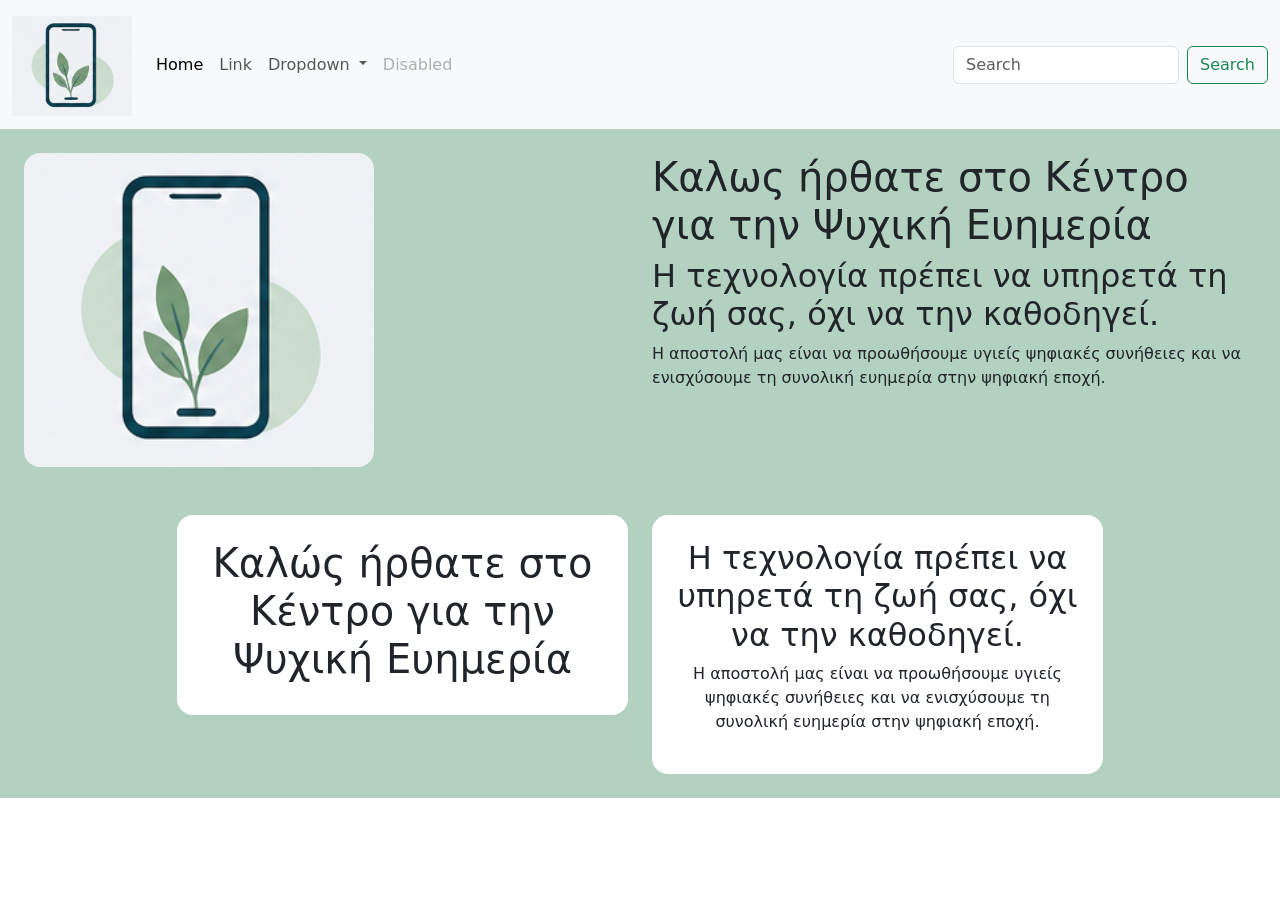
==== index.html @ 9eb29661 "μετάφραση" ====
<!doctype html>
<html lang="en">
  <head>
    <meta charset="UTF-8" />
    <meta name="viewport" content="width=device-width, initial-scale=1.0" />
    <title>Center for Digital Wellbeing</title>
    <link
      href="https://cdn.jsdelivr.net/npm/bootstrap@5.3.8/dist/css/bootstrap.min.css"
      rel="stylesheet"
      integrity="sha384-sRIl4kxILFvY47J16cr9ZwB07vP4J8+LH7qKQnuqkuIAvNWLzeN8tE5YBujZqJLB"
      crossorigin="anonymous"
    />
    <link rel="stylesheet" href="styles.css" />
  </head>
  <body>
    <nav class="navbar navbar-expand-lg bg-body-tertiary">
      <div class="container-fluid">
        <a class="navbar-brand" href="#">
          <img
            src="LogoDigitalWellbeing.png"
            alt="Digital Wellbeing Logo"
            width="120"
            height="100"
            class="d-inline-block align-text-top"
          />
        </a>
        <button
          class="navbar-toggler"
          type="button"
          data-bs-toggle="collapse"
          data-bs-target="#navbarSupportedContent"
          aria-controls="navbarSupportedContent"
          aria-expanded="false"
          aria-label="Toggle navigation"
        >
          <span class="navbar-toggler-icon"></span>
        </button>
        <div class="collapse navbar-collapse" id="navbarSupportedContent">
          <ul class="navbar-nav me-auto mb-2 mb-lg-0">
            <li class="nav-item">
              <a class="nav-link active" aria-current="page" href="#">Home</a>
            </li>
            <li class="nav-item">
              <a class="nav-link" href="#">Link</a>
            </li>
            <li class="nav-item dropdown">
              <a
                class="nav-link dropdown-toggle"
                href="#"
                role="button"
                data-bs-toggle="dropdown"
                aria-expanded="false"
              >
                Dropdown
              </a>
              <ul class="dropdown-menu">
                <li><a class="dropdown-item" href="#">Action</a></li>
                <li><a class="dropdown-item" href="#">Another action</a></li>
                <li><hr class="dropdown-divider" /></li>
                <li>
                  <a class="dropdown-item" href="#">Something else here</a>
                </li>
              </ul>
            </li>
            <li class="nav-item">
              <a class="nav-link disabled" aria-disabled="true">Disabled</a>
            </li>
          </ul>
          <form class="d-flex" role="search">
            <input
              class="form-control me-2"
              type="search"
              placeholder="Search"
              aria-label="Search"
            />
            <button class="btn btn-outline-success" type="submit">
              Search
            </button>
          </form>
        </div>
      </div>
    </nav>
    <div class="bg-green p-4">
      <div class="row">
        <div class="col-6">
          <img
            src="LogoDigitalWellbeing.png"
            alt="Digital Wellbeing"
            class="img-fluid rounded-4"
          />
        </div>
        <div class="col-6">
          <h1>Καλως ήρθατε στο Κέντρο για την Ψυχική Ευημερία</h1>

          <h2>
            Η τεχνολογία πρέπει να υπηρετά τη ζωή σας, όχι να την καθοδηγεί.
          </h2>
          <p>
            Η αποστολή μας είναι να προωθήσουμε υγιείς ψηφιακές συνήθειες και να
            ενισχύσουμε τη συνολική ευημερία στην ψηφιακή εποχή.
          </p>
        </div>
      </div>
    </div>
    <div class="bg-green p-4">
      <div class="container">
        <div class="row justify-content-center text-center g-4">
          <div class="col-12 col-md-5">
            <div class="p-4 bg-white rounded-4">
              <h1>Καλώς ήρθατε στο Κέντρο για την Ψυχική Ευημερία</h1>
            </div>
          </div>

          <div class="col-12 col-md-5">
            <div class="p-4 bg-white rounded-4">
              <h2>
                Η τεχνολογία πρέπει να υπηρετά τη ζωή σας, όχι να την καθοδηγεί.
              </h2>
              <p>
                Η αποστολή μας είναι να προωθήσουμε υγιείς ψηφιακές συνήθειες
                και να ενισχύσουμε τη συνολική ευημερία στην ψηφιακή εποχή.
              </p>
            </div>
          </div>
        </div>
      </div>
    </div>
  </body>
</html>
---- styles.css ----
.bg-primary {
  background-color: rgb(220, 147, 147) !important;
}

.text-white {
  color: rgb(243, 239, 239) !important;
}

.bg-green {
  background-color: #b2d1c1;
}
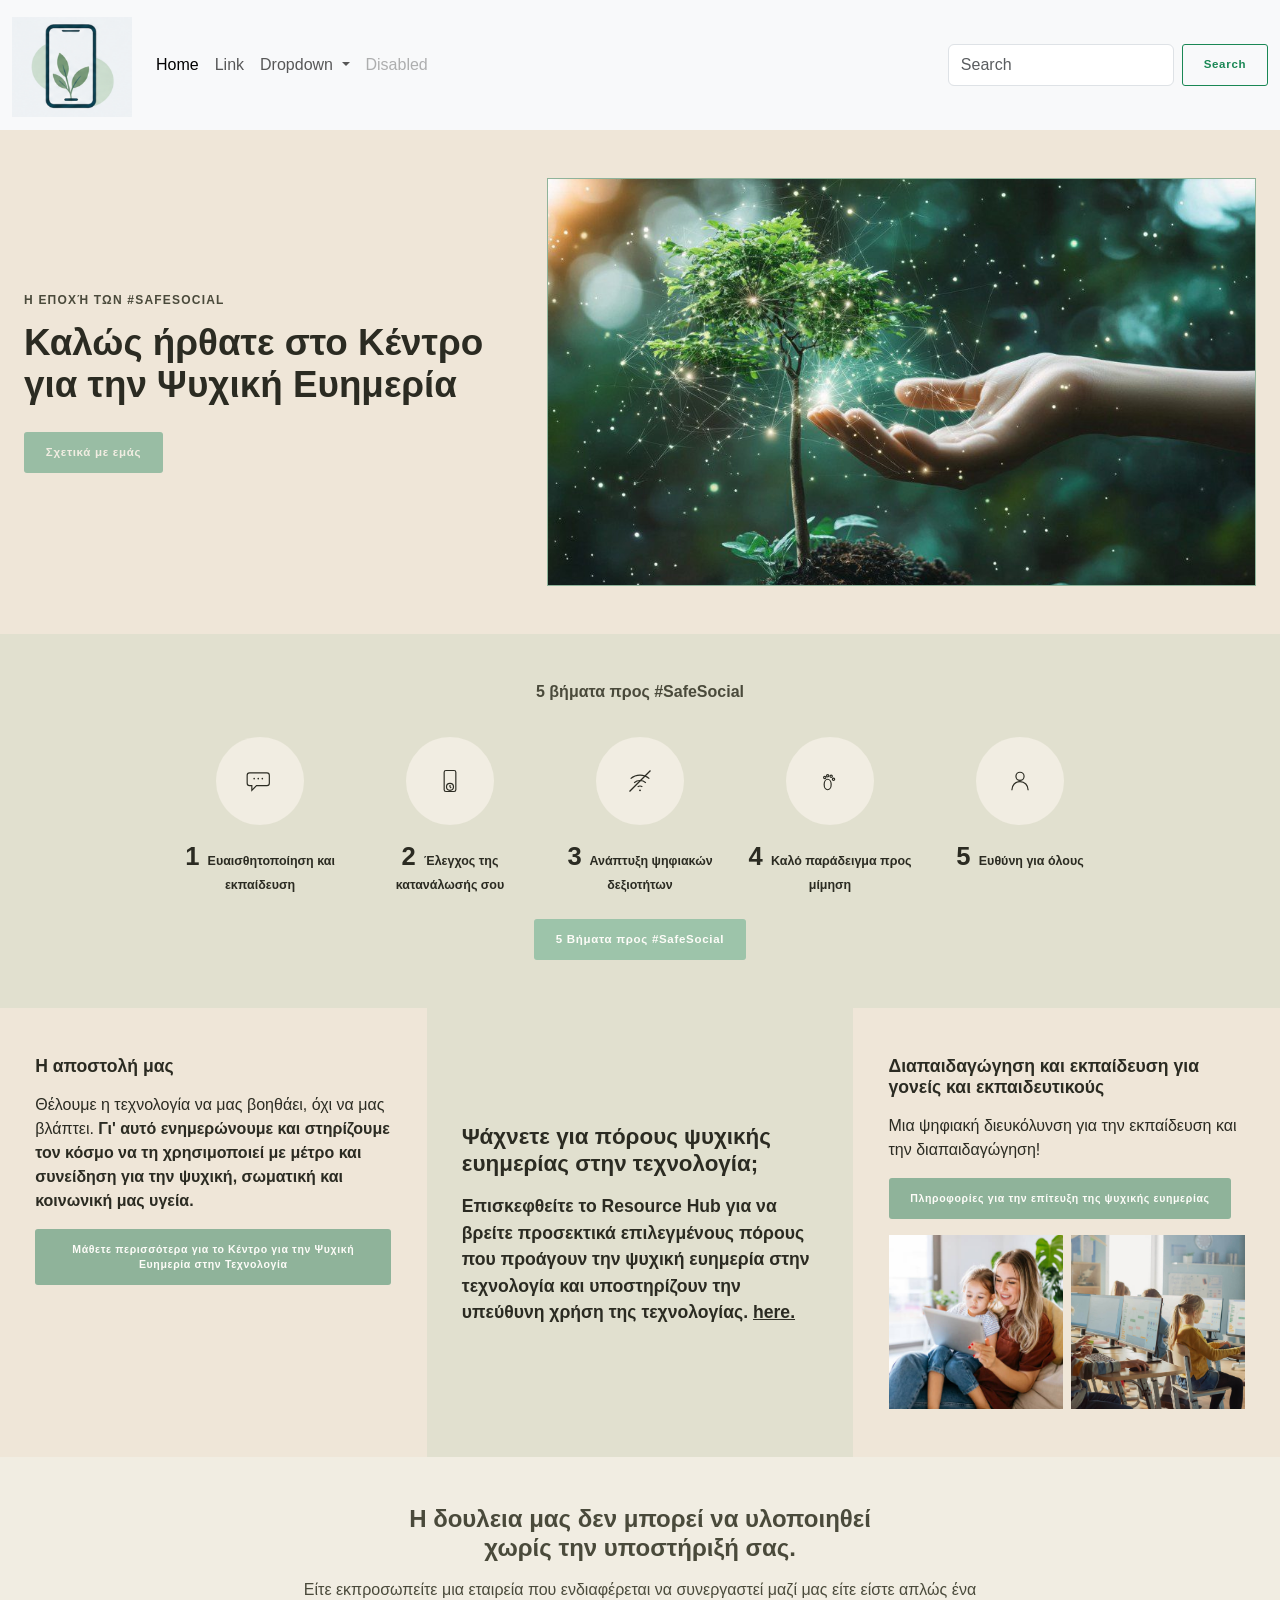
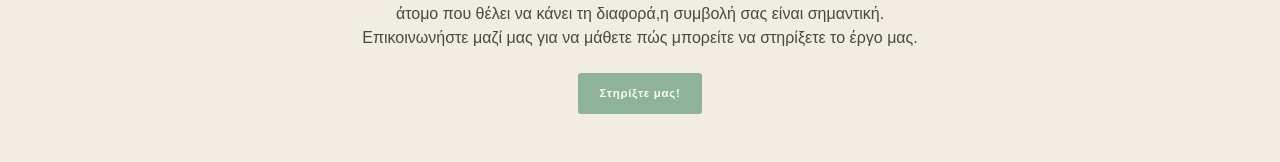
==== commit 939f35fc: "digitalclassroom" ====
--- a/index.html
+++ b/index.html
@@ -12,118 +12,358 @@
     />
     <link rel="stylesheet" href="styles.css" />
   </head>
+  <nav class="navbar navbar-expand-lg bg-body-tertiary">
+    <div class="container-fluid">
+      <a class="navbar-brand" href="#">
+        <img
+          src="LogoDigitalWellbeing.png"
+          alt="Digital Wellbeing Logo"
+          width="120"
+          height="100"
+          class="d-inline-block align-text-top"
+        />
+      </a>
+      <button
+        class="navbar-toggler"
+        type="button"
+        data-bs-toggle="collapse"
+        data-bs-target="#navbarSupportedContent"
+        aria-controls="navbarSupportedContent"
+        aria-expanded="false"
+        aria-label="Toggle navigation"
+      >
+        <span class="navbar-toggler-icon"></span>
+      </button>
+      <div class="collapse navbar-collapse" id="navbarSupportedContent">
+        <ul class="navbar-nav me-auto mb-2 mb-lg-0">
+          <li class="nav-item">
+            <a class="nav-link active" aria-current="page" href="#">Home</a>
+          </li>
+          <li class="nav-item">
+            <a class="nav-link" href="#">Link</a>
+          </li>
+          <li class="nav-item dropdown">
+            <a
+              class="nav-link dropdown-toggle"
+              href="#"
+              role="button"
+              data-bs-toggle="dropdown"
+              aria-expanded="false"
+            >
+              Dropdown
+            </a>
+            <ul class="dropdown-menu">
+              <li><a class="dropdown-item" href="#">Action</a></li>
+              <li><a class="dropdown-item" href="#">Another action</a></li>
+              <li><hr class="dropdown-divider" /></li>
+              <li>
+                <a class="dropdown-item" href="#">Something else here</a>
+              </li>
+            </ul>
+          </li>
+          <li class="nav-item">
+            <a class="nav-link disabled" aria-disabled="true">Disabled</a>
+          </li>
+        </ul>
+        <form class="d-flex" role="search">
+          <input
+            class="form-control me-2"
+            type="search"
+            placeholder="Search"
+            aria-label="Search"
+          />
+          <button class="btn btn-outline-success" type="submit">Search</button>
+        </form>
+      </div>
+    </div>
+  </nav>
+
   <body>
-    <nav class="navbar navbar-expand-lg bg-body-tertiary">
-      <div class="container-fluid">
-        <a class="navbar-brand" href="#">
-          <img
-            src="LogoDigitalWellbeing.png"
-            alt="Digital Wellbeing Logo"
-            width="120"
-            height="100"
-            class="d-inline-block align-text-top"
-          />
-        </a>
-        <button
-          class="navbar-toggler"
-          type="button"
-          data-bs-toggle="collapse"
-          data-bs-target="#navbarSupportedContent"
-          aria-controls="navbarSupportedContent"
-          aria-expanded="false"
-          aria-label="Toggle navigation"
+    <!-- ===== HERO ===== -->
+    <section class="dwb-hero">
+      <div class="container-fluid px-4 py-5">
+        <div class="row align-items-center g-4">
+          <div class="col-lg-5">
+            <p class="dwb-eyebrow">Η εποχή των #SafeSocial</p>
+            <h1 class="dwb-h1">
+              Καλώς ήρθατε στο Κέντρο για την Ψυχική Ευημερία
+            </h1>
+            <a href="#about" class="btn dwb-btn-darkpastelgreen"
+              >Σχετικά με εμάς</a
+            >
+          </div>
+
+          <div class="col-lg-7 position-relative">
+            <div class="dwb-hero-frame">
+              <div class="dwb-placeholder dwb-placeholder-hero">
+                <img
+                  src="mainpicturewebsite.jpg"
+                  alt="A hand touching a tree with a digital interface overlay"
+                />
+              </div>
+            </div>
+          </div>
+        </div>
+      </div>
+    </section>
+
+    <!-- ===== 5 STEPS ===== -->
+    <section class="dwb-steps" id="steps">
+      <div class="container text-center py-5">
+        <h2 class="dwb-section-label">5 βήματα προς #SafeSocial</h2>
+
+        <div class="row justify-content-center gy-4 mb-4">
+          <div class="col-6 col-sm-4 col-lg-2">
+            <div class="dwb-step-circle mx-auto">
+              <svg
+                viewBox="0 0 48 48"
+                width="28"
+                height="28"
+                fill="none"
+                stroke="currentColor"
+                stroke-width="2"
+              >
+                <path
+                  d="M6 10h30a4 4 0 0 1 4 4v14a4 4 0 0 1-4 4H18l-8 8V32H6a4 4 0 0 1-4-4V14a4 4 0 0 1 4-4z"
+                />
+                <circle
+                  cx="14"
+                  cy="20"
+                  r="1.4"
+                  fill="currentColor"
+                  stroke="none"
+                />
+                <circle
+                  cx="21"
+                  cy="20"
+                  r="1.4"
+                  fill="currentColor"
+                  stroke="none"
+                />
+                <circle
+                  cx="28"
+                  cy="20"
+                  r="1.4"
+                  fill="currentColor"
+                  stroke="none"
+                />
+              </svg>
+            </div>
+            <div class="dwb-step-label">
+              <span class="dwb-step-num">1</span> Ευαισθητοποίηση και εκπαίδευση
+            </div>
+          </div>
+
+          <div class="col-6 col-sm-4 col-lg-2">
+            <div class="dwb-step-circle mx-auto">
+              <svg
+                viewBox="0 0 48 48"
+                width="28"
+                height="28"
+                fill="none"
+                stroke="currentColor"
+                stroke-width="2"
+              >
+                <rect x="14" y="6" width="20" height="36" rx="3" />
+                <circle cx="24" cy="34" r="6" />
+                <path d="M24 31v3l2 2" />
+              </svg>
+            </div>
+            <div class="dwb-step-label">
+              <span class="dwb-step-num">2</span> Έλεγχος της κατανάλωσής σου
+            </div>
+          </div>
+
+          <div class="col-6 col-sm-4 col-lg-2">
+            <div class="dwb-step-circle mx-auto">
+              <svg
+                viewBox="0 0 48 48"
+                width="28"
+                height="28"
+                fill="none"
+                stroke="currentColor"
+                stroke-width="2"
+              >
+                <path d="M8 20a24 24 0 0 1 32 0" />
+                <path d="M14 27a15 15 0 0 1 20 0" />
+                <path d="M20 34a7 7 0 0 1 8 0" />
+                <circle
+                  cx="24"
+                  cy="40"
+                  r="1.6"
+                  fill="currentColor"
+                  stroke="none"
+                />
+                <line x1="6" y1="42" x2="42" y2="6" />
+              </svg>
+            </div>
+            <div class="dwb-step-label">
+              <span class="dwb-step-num">3</span> Ανάπτυξη ψηφιακών δεξιοτήτων
+            </div>
+          </div>
+
+          <div class="col-6 col-sm-4 col-lg-2">
+            <div class="dwb-step-circle mx-auto">
+              <svg
+                viewBox="0 0 48 48"
+                width="28"
+                height="28"
+                fill="none"
+                stroke="currentColor"
+                stroke-width="2"
+              >
+                <ellipse cx="20" cy="30" rx="6" ry="9" />
+                <circle cx="15" cy="18" r="2" />
+                <circle cx="20" cy="15" r="2" />
+                <circle cx="26" cy="16" r="2" />
+                <circle cx="30" cy="21" r="2" />
+              </svg>
+            </div>
+            <div class="dwb-step-label">
+              <span class="dwb-step-num">4</span> Καλό παράδειγμα προς μίμηση
+            </div>
+          </div>
+
+          <div class="col-6 col-sm-4 col-lg-2">
+            <div class="dwb-step-circle mx-auto">
+              <svg
+                viewBox="0 0 48 48"
+                width="28"
+                height="28"
+                fill="none"
+                stroke="currentColor"
+                stroke-width="2"
+              >
+                <circle cx="24" cy="16" r="7" />
+                <path d="M10 40c0-9 6-15 14-15s14 6 14 15" />
+              </svg>
+            </div>
+            <div class="dwb-step-label">
+              <span class="dwb-step-num">5</span> Ευθύνη για όλους
+            </div>
+          </div>
+        </div>
+
+        <a href="#steps" class="btn dwb-btn-olive-dark"
+          >5 Βήματα προς <strong>#SafeSocial</strong></a
         >
-          <span class="navbar-toggler-icon"></span>
-        </button>
-        <div class="collapse navbar-collapse" id="navbarSupportedContent">
-          <ul class="navbar-nav me-auto mb-2 mb-lg-0">
-            <li class="nav-item">
-              <a class="nav-link active" aria-current="page" href="#">Home</a>
-            </li>
-            <li class="nav-item">
-              <a class="nav-link" href="#">Link</a>
-            </li>
-            <li class="nav-item dropdown">
-              <a
-                class="nav-link dropdown-toggle"
-                href="#"
-                role="button"
-                data-bs-toggle="dropdown"
-                aria-expanded="false"
-              >
-                Dropdown
-              </a>
-              <ul class="dropdown-menu">
-                <li><a class="dropdown-item" href="#">Action</a></li>
-                <li><a class="dropdown-item" href="#">Another action</a></li>
-                <li><hr class="dropdown-divider" /></li>
-                <li>
-                  <a class="dropdown-item" href="#">Something else here</a>
-                </li>
-              </ul>
-            </li>
-            <li class="nav-item">
-              <a class="nav-link disabled" aria-disabled="true">Disabled</a>
-            </li>
-          </ul>
-          <form class="d-flex" role="search">
-            <input
-              class="form-control me-2"
-              type="search"
-              placeholder="Search"
-              aria-label="Search"
-            />
-            <button class="btn btn-outline-success" type="submit">
-              Search
-            </button>
-          </form>
-        </div>
-      </div>
-    </nav>
-    <div class="bg-green p-4">
-      <div class="row">
-        <div class="col-6">
-          <img
-            src="LogoDigitalWellbeing.png"
-            alt="Digital Wellbeing"
-            class="img-fluid rounded-4"
-          />
-        </div>
-        <div class="col-6">
-          <h1>Καλως ήρθατε στο Κέντρο για την Ψυχική Ευημερία</h1>
-
-          <h2>
-            Η τεχνολογία πρέπει να υπηρετά τη ζωή σας, όχι να την καθοδηγεί.
-          </h2>
+      </div>
+    </section>
+
+    <!-- ===== THREE COLUMN INFO ===== -->
+    <section id="about">
+      <div class="row g-0">
+        <div class="col-lg-4 dwb-info-col dwb-info-mission">
+          <h3>Η αποστολή μας</h3>
           <p>
-            Η αποστολή μας είναι να προωθήσουμε υγιείς ψηφιακές συνήθειες και να
-            ενισχύσουμε τη συνολική ευημερία στην ψηφιακή εποχή.
+            Θέλουμε η τεχνολογία να μας βοηθάει, όχι να μας βλάπτει.
+            <strong
+              >Γι' αυτό ενημερώνουμε και στηρίζουμε τον κόσμο να τη χρησιμοποιεί
+              με μέτρο και συνείδηση για την ψυχική, σωματική και κοινωνική μας
+              υγεία.
+            </strong>
           </p>
-        </div>
-      </div>
-    </div>
-    <div class="bg-green p-4">
-      <div class="container">
-        <div class="row justify-content-center text-center g-4">
-          <div class="col-12 col-md-5">
-            <div class="p-4 bg-white rounded-4">
-              <h1>Καλώς ήρθατε στο Κέντρο για την Ψυχική Ευημερία</h1>
-            </div>
-          </div>
-
-          <div class="col-12 col-md-5">
-            <div class="p-4 bg-white rounded-4">
-              <h2>
-                Η τεχνολογία πρέπει να υπηρετά τη ζωή σας, όχι να την καθοδηγεί.
-              </h2>
-              <p>
-                Η αποστολή μας είναι να προωθήσουμε υγιείς ψηφιακές συνήθειες
-                και να ενισχύσουμε τη συνολική ευημερία στην ψηφιακή εποχή.
-              </p>
-            </div>
-          </div>
-        </div>
-      </div>
-    </div>
+          <a href="#about" class="btn dwb-btn-outline"
+            >Μάθετε περισσότερα για το Κέντρο για την Ψυχική Ευημερία στην
+            Τεχνολογία</a
+          >
+        </div>
+
+        <div class="col-lg-4 dwb-info-col dwb-info-resources" id="resources">
+          <h3>Ψάχνετε για πόρους ψυχικής ευημερίας στην τεχνολογία;</h3>
+          <p class="dwb-big-line">
+            Επισκεφθείτε το <strong>Resource Hub</strong> για να βρείτε
+            <strong>προσεκτικά επιλεγμένους πόρους</strong> που
+            <strong>προάγουν την ψυχική ευημερία στην τεχνολογία</strong> και
+            <strong>υποστηρίζουν την υπεύθυνη χρήση της τεχνολογίας</strong>.
+            <a href="#resources" class="dwb-underline">here.</a>
+          </p>
+        </div>
+
+        <div class="col-lg-4 dwb-info-col dwb-info-teach" id="parents">
+          <h3>Διαπαιδαγώγηση και εκπαίδευση για γονείς και εκπαιδευτικούς</h3>
+          <p>
+            Μια ψηφιακή διευκόλυνση για την εκπαίδευση και την διαπαιδαγώγηση!
+          </p>
+          <a href="#resources" class="btn dwb-btn-outline"
+            >Πληροφορίες για την επίτευξη της ψυχικής ευημερίας</a
+          >
+          <div class="row g-2 mt-2">
+            <div class="col-6">
+              <div class="dwb-placeholder dwb-placeholder-small">
+                <img
+                  src="digital-health.jpg"
+                  alt="Mother and child using a tablet"
+                />
+              </div>
+            </div>
+            <div class="col-6">
+              <div class="dwb-placeholder dwb-placeholder-small">
+                <img
+                  src="Using-Technology-in-the-Classroom-to-Improve-Learning.jpg"
+                  alt="Students using technology in a classroom"
+                />
+              </div>
+            </div>
+          </div>
+        </div>
+      </div>
+    </section>
+
+    <!-- ===== SUPPORT CTA ===== -->
+    <section class="dwb-support" id="support">
+      <div class="container position-relative py-5 text-center">
+        <h2 class="dwb-support-h2">
+          Η δουλεια μας δεν μπορεί να υλοποιηθεί<br />χωρίς την υποστήριξή σας.
+        </h2>
+        <p class="dwb-support-p">
+          Είτε εκπροσωπείτε μια εταιρεία που ενδιαφέρεται να συνεργαστεί μαζί
+          μας είτε είστε απλώς ένα <br />άτομο που θέλει να κάνει τη διαφορά,η
+          συμβολή σας είναι σημαντική.<br />
+          Επικοινωνήστε μαζί μας για να μάθετε πώς μπορείτε να στηρίξετε το έργο
+          μας.
+        </p>
+        <a href="#contact" class="btn dwb-btn-olive">Στηρίξτε μας!</a>
+      </div>
+    </section>
+
+    <script>
+      document.addEventListener("DOMContentLoaded", function () {
+        // ---- Join form ----
+        const form = document.getElementById("joinForm");
+        const message = document.getElementById("formMessage");
+
+        if (form) {
+          form.addEventListener("submit", function (e) {
+            e.preventDefault();
+
+            const firstName = form.firstName.value.trim();
+            const country = form.country.value.trim();
+            const email = form.email.value.trim();
+
+            if (!firstName || !country || !email) {
+              message.textContent = "Please fill in every field.";
+              return;
+            }
+
+            // Placeholder for a real signup endpoint.
+            message.textContent = "Thanks for joining, " + firstName + "!";
+            form.reset();
+          });
+        }
+
+        // ---- Smooth scroll for in-page anchor links ----
+        document.querySelectorAll('a[href^="#"]').forEach(function (link) {
+          link.addEventListener("click", function (e) {
+            const id = link.getAttribute("href").slice(1);
+            const target = document.getElementById(id);
+            if (target) {
+              e.preventDefault();
+              target.scrollIntoView({ behavior: "smooth", block: "start" });
+            }
+          });
+        });
+      });
+    </script>
   </body>
 </html>
--- a/styles.css
+++ b/styles.css
@@ -7,5 +7,342 @@
 }
 
 .bg-green {
-  background-color: #b2d1c1;
-}
+  background: linear-gradient(135deg, #abd6c3, #f5f4ed);
+}
+
+/* ============ TOKENS ============ */
+:root {
+  --cream: #f1ede2;
+  --cream-2: #efe6d8;
+  --sage-light: #e1e0cf;
+  --sage: #a7ad84;
+  --olive: #8fb39a;
+  --olive-dark: #96b09e;
+  --olive-deep: #9dc4aa;
+  --footer-bg: #8fb39a;
+  --ink: #2b2b22;
+  --ink-soft: #4a4a3b;
+  --line: #c9c2ac;
+  --white: #fdfcf8;
+}
+
+body {
+  font-family: "Montserrat", sans-serif;
+  color: var(--ink);
+  background: var(--cream);
+}
+
+h1,
+h2,
+h3,
+h4 {
+  font-weight: 800;
+}
+
+a {
+  color: inherit;
+}
+
+.dwb-underline {
+  text-decoration: underline;
+}
+
+/* ============ BUTTONS ============ */
+.btn {
+  font-size: 0.72rem;
+  font-weight: 700;
+  letter-spacing: 0.06em;
+  padding: 0.7rem 1.3rem;
+  border-radius: 3px;
+}
+.dwb-btn-donate {
+  background: var(--sage);
+  color: var(--ink);
+}
+.dwb-btn-donate:hover {
+  background: var(--olive);
+  color: var(--white);
+}
+.dwb-btn-olive {
+  background: var(--olive);
+  color: var(--white);
+}
+.dwb-btn-olive:hover {
+  background: var(--olive-dark);
+  color: var(--white);
+}
+.dwb-btn-about {
+  background: #5d7d70;
+  color: var(--white);
+}
+.dwb-btn-about:hover {
+  background: #719888;
+  color: var(--white);
+}
+.dwb-btn-darkpastelgreen {
+  background: #99bda4;
+  color: var(--cream);
+}
+.dwb-btn-darkpastelgreen:hover {
+  background: #99bda4;
+  color: var(--cream);
+}
+.dwb-btn-olive-dark {
+  background: var(--olive-deep);
+  color: var(--white);
+}
+.dwb-btn-olive-dark:hover {
+  background: var(--olive-dark);
+  color: var(--white);
+}
+.dwb-btn-outline {
+  background: var(--olive);
+  color: var(--white);
+  font-size: 0.66rem;
+}
+.dwb-btn-outline:hover {
+  background: var(--olive-dark);
+  color: var(--white);
+}
+.dwb-btn-light {
+  background: var(--sage);
+  color: var(--ink);
+}
+.dwb-btn-light:hover {
+  background: #c3c9a4;
+  color: var(--ink);
+}
+
+/* ============ NAVBAR ============ */
+.dwb-navbar {
+  background: var(--cream);
+  border-bottom: 1px solid var(--line);
+}
+.dwb-brand {
+  display: flex;
+  align-items: center;
+  gap: 0.7rem;
+  color: var(--ink);
+}
+.dwb-brand-text {
+  display: flex;
+  flex-direction: column;
+  line-height: 1.15;
+}
+.dwb-brand-line1 {
+  font-size: 0.6rem;
+  letter-spacing: 0.12em;
+  font-weight: 600;
+  color: var(--ink-soft);
+  text-transform: uppercase;
+}
+.dwb-brand-line2 {
+  font-size: 1.05rem;
+  font-weight: 800;
+  color: var(--ink);
+}
+.dwb-nav .nav-link {
+  font-size: 0.72rem;
+  font-weight: 700;
+  letter-spacing: 0.05em;
+  color: var(--ink);
+  text-transform: uppercase;
+  padding: 0.5rem 0.9rem;
+}
+.dwb-nav .nav-link:hover {
+  color: var(--olive-dark);
+}
+.dwb-nav .dropdown-menu {
+  border: 1px solid var(--line);
+  border-radius: 4px;
+}
+.dwb-nav .dropdown-item {
+  font-size: 0.75rem;
+  font-weight: 600;
+}
+.dwb-nav .dropdown-item:hover {
+  background: var(--cream-2);
+}
+
+/* ============ HERO ============ */
+.dwb-hero {
+  background: var(--cream-2);
+  overflow: hidden;
+}
+.dwb-eyebrow {
+  font-size: 0.75rem;
+  font-weight: 700;
+  letter-spacing: 0.1em;
+  color: var(--ink-soft);
+  text-transform: uppercase;
+  margin-bottom: 0.8rem;
+}
+.dwb-h1 {
+  font-size: 2.3rem;
+  line-height: 1.15;
+  margin-bottom: 1.6rem;
+}
+.dwb-hero-frame {
+  border: 1.5px solid var(--olive);
+  position: relative;
+  z-index: 2;
+}
+.dwb-placeholder {
+  width: 100%;
+  aspect-ratio: 16 / 9.2;
+  background: linear-gradient(135deg, #e7ddc8, #d9cdaf);
+  display: flex;
+  flex-direction: column;
+  align-items: center;
+  justify-content: center;
+  gap: 0.6rem;
+  color: #8a7f60;
+  font-size: 0.75rem;
+}
+.dwb-placeholder-hero img {
+  width: 100%;
+  height: 100%;
+  object-fit: cover;
+  display: block;
+}
+.dwb-deco-line {
+  position: absolute;
+  height: 2px;
+  background: var(--olive);
+  transform: rotate(-42deg);
+}
+.dwb-line-tl {
+  width: 100px;
+  top: -20px;
+  left: -50px;
+}
+.dwb-line-br {
+  width: 120px;
+  bottom: -30px;
+  right: -60px;
+}
+
+/* ============ STEPS ============ */
+.dwb-steps {
+  background: var(--sage-light);
+}
+.dwb-section-label {
+  font-size: 1rem;
+  font-weight: 700;
+  color: var(--ink-soft);
+  margin-bottom: 2.2rem;
+}
+.dwb-step-circle {
+  width: 88px;
+  height: 88px;
+  border-radius: 50%;
+  background: var(--cream);
+  display: flex;
+  align-items: center;
+  justify-content: center;
+  color: var(--ink);
+  margin-bottom: 0.8rem;
+}
+.dwb-step-label {
+  font-size: 0.78rem;
+  font-weight: 700;
+}
+.dwb-step-num {
+  font-size: 1.6rem;
+  font-weight: 800;
+  margin-right: 0.3rem;
+}
+
+/* ============ 3-COLUMN INFO ============ */
+.dwb-info-col {
+  padding: 3rem 2.2rem;
+}
+.dwb-info-mission {
+  background: var(--cream-2);
+}
+.dwb-info-resources {
+  background: var(--sage-light);
+  display: flex;
+  flex-direction: column;
+  justify-content: center;
+}
+.dwb-info-teach {
+  background: var(--cream-2);
+}
+.dwb-info-col h3 {
+  font-size: 1.1rem;
+  margin-bottom: 1rem;
+}
+.dwb-info-resources h3 {
+  font-size: 1.4rem;
+}
+.dwb-big-line {
+  font-size: 1.1rem;
+  font-weight: 600;
+}
+.dwb-info-col p {
+  margin-bottom: 1rem;
+}
+.dwb-placeholder-small {
+  aspect-ratio: 1 / 1;
+  font-size: 0.7rem;
+}
+.dwb-placeholder-small img {
+  width: 100%;
+  height: 100%;
+  object-fit: cover;
+  display: block;
+}
+
+/* ============ SUPPORT CTA ============ */
+.dwb-support-h2 {
+  font-size: 1.5rem;
+  color: var(--ink-soft);
+  margin-bottom: 1rem;
+}
+.dwb-support-p {
+  color: var(--ink-soft);
+  margin-bottom: 1.4rem;
+}
+.dwb-support-media {
+  position: absolute;
+  right: 3rem;
+  bottom: 0.5rem;
+  width: 220px;
+}
+.dwb-placeholder-browser {
+  aspect-ratio: 4 / 3;
+  font-size: 0.7rem;
+  border: 1px solid var(--line);
+}
+
+/* ============ FOOTER ============ */
+.dwb-footer {
+  background: var(--footer-bg);
+  color: var(--white);
+}
+.dwb-footer h4 {
+  font-size: 0.85rem;
+  letter-spacing: 0.03em;
+  margin-bottom: 0.8rem;
+}
+.dwb-footer p {
+  font-size: 0.85rem;
+  color: rgba(255, 255, 255, 0.92);
+}
+.dwb-input {
+  font-size: 0.8rem;
+  background: rgba(255, 255, 255, 0.12);
+  border: 1px solid rgba(255, 255, 255, 0.4);
+  color: var(--white);
+  flex: 1 1 110px;
+}
+.dwb-input::placeholder {
+  color: rgba(255, 255, 255, 0.75);
+}
+.dwb-form-message {
+  font-size: 0.75rem;
+  margin-top: 0.6rem;
+  min-height: 1em;
+  color: #eef0df;
+}
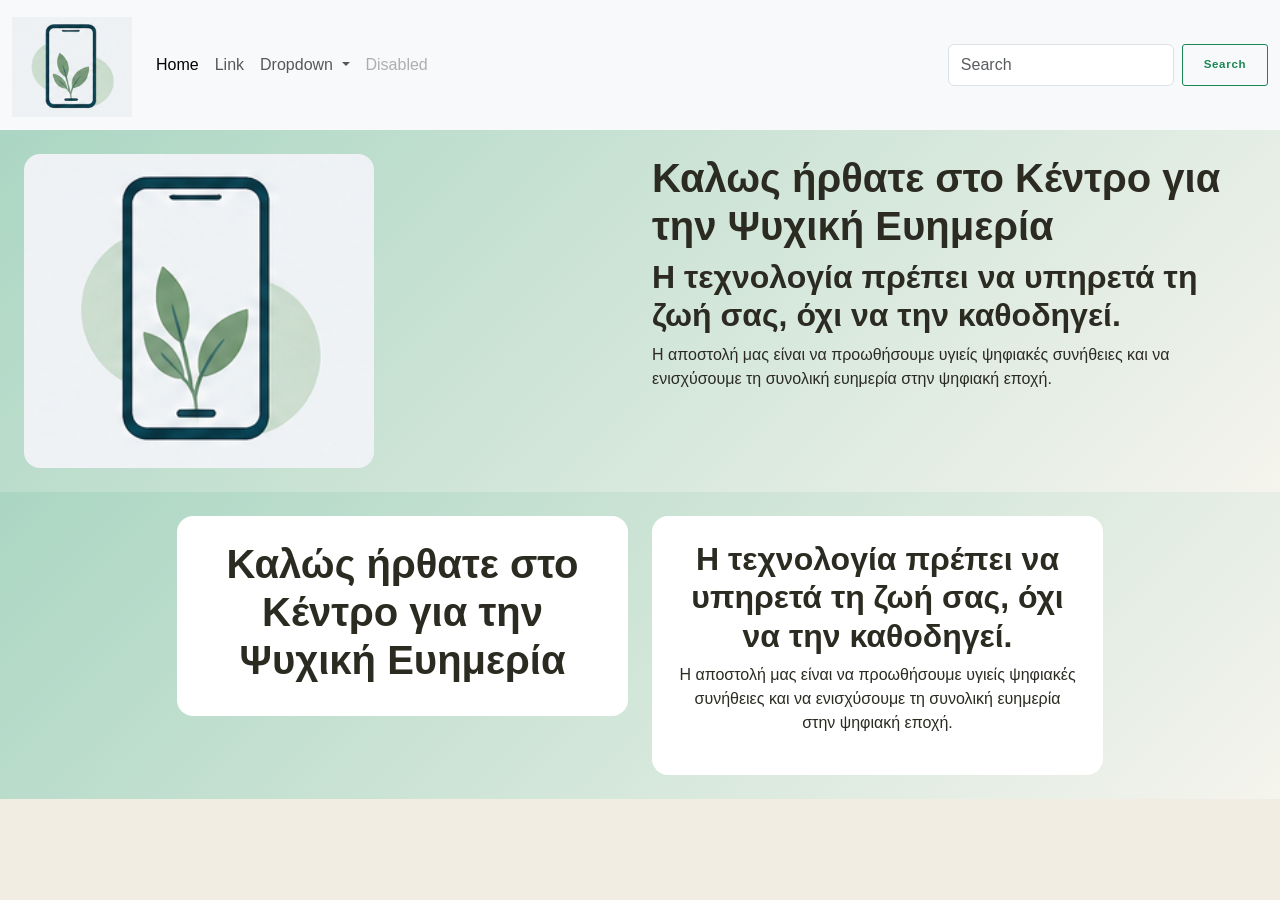
==== commit 47031e22: "update" ====
--- a/index.html
+++ b/index.html
@@ -12,358 +12,123 @@
     />
     <link rel="stylesheet" href="styles.css" />
   </head>
-  <nav class="navbar navbar-expand-lg bg-body-tertiary">
-    <div class="container-fluid">
-      <a class="navbar-brand" href="#">
-        <img
-          src="LogoDigitalWellbeing.png"
-          alt="Digital Wellbeing Logo"
-          width="120"
-          height="100"
-          class="d-inline-block align-text-top"
-        />
-      </a>
-      <button
-        class="navbar-toggler"
-        type="button"
-        data-bs-toggle="collapse"
-        data-bs-target="#navbarSupportedContent"
-        aria-controls="navbarSupportedContent"
-        aria-expanded="false"
-        aria-label="Toggle navigation"
-      >
-        <span class="navbar-toggler-icon"></span>
-      </button>
-      <div class="collapse navbar-collapse" id="navbarSupportedContent">
-        <ul class="navbar-nav me-auto mb-2 mb-lg-0">
-          <li class="nav-item">
-            <a class="nav-link active" aria-current="page" href="#">Home</a>
-          </li>
-          <li class="nav-item">
-            <a class="nav-link" href="#">Link</a>
-          </li>
-          <li class="nav-item dropdown">
-            <a
-              class="nav-link dropdown-toggle"
-              href="#"
-              role="button"
-              data-bs-toggle="dropdown"
-              aria-expanded="false"
-            >
-              Dropdown
-            </a>
-            <ul class="dropdown-menu">
-              <li><a class="dropdown-item" href="#">Action</a></li>
-              <li><a class="dropdown-item" href="#">Another action</a></li>
-              <li><hr class="dropdown-divider" /></li>
-              <li>
-                <a class="dropdown-item" href="#">Something else here</a>
-              </li>
-            </ul>
-          </li>
-          <li class="nav-item">
-            <a class="nav-link disabled" aria-disabled="true">Disabled</a>
-          </li>
-        </ul>
-        <form class="d-flex" role="search">
-          <input
-            class="form-control me-2"
-            type="search"
-            placeholder="Search"
-            aria-label="Search"
+  <body>
+    <nav class="navbar navbar-expand-lg bg-body-tertiary">
+      <div class="container-fluid">
+        <a class="navbar-brand" href="#">
+          <img
+            src="LogoDigitalWellbeing.png"
+            alt="Digital Wellbeing Logo"
+            width="120"
+            height="100"
+            class="d-inline-block align-text-top"
           />
-          <button class="btn btn-outline-success" type="submit">Search</button>
-        </form>
+        </a>
+        <button
+          class="navbar-toggler"
+          type="button"
+          data-bs-toggle="collapse"
+          data-bs-target="#navbarSupportedContent"
+          aria-controls="navbarSupportedContent"
+          aria-expanded="false"
+          aria-label="Toggle navigation"
+        >
+          <span class="navbar-toggler-icon"></span>
+        </button>
+        <div class="collapse navbar-collapse" id="navbarSupportedContent">
+          <ul class="navbar-nav me-auto mb-2 mb-lg-0">
+            <li class="nav-item">
+              <a class="nav-link active" aria-current="page" href="#">Home</a>
+            </li>
+            <li class="nav-item">
+              <a class="nav-link" href="#">Link</a>
+            </li>
+            <li class="nav-item dropdown">
+              <a
+                class="nav-link dropdown-toggle"
+                href="#"
+                role="button"
+                data-bs-toggle="dropdown"
+                aria-expanded="false"
+              >
+                Dropdown
+              </a>
+              <ul class="dropdown-menu">
+                <li><a class="dropdown-item" href="#">Action</a></li>
+                <li><a class="dropdown-item" href="#">Another action</a></li>
+                <li><hr class="dropdown-divider" /></li>
+                <li>
+                  <a class="dropdown-item" href="#">Something else here</a>
+                </li>
+              </ul>
+            </li>
+            <li class="nav-item">
+              <a class="nav-link disabled" aria-disabled="true">Disabled</a>
+            </li>
+          </ul>
+          <form class="d-flex" role="search">
+            <input
+              class="form-control me-2"
+              type="search"
+              placeholder="Search"
+              aria-label="Search"
+            />
+            <button class="btn btn-outline-success" type="submit">
+              Search
+            </button>
+          </form>
+        </div>
+      </div>
+    </nav>
+    <div class="bg-green p-4">
+      <div class="row">
+        <div class="col-6">
+          <img
+            src="LogoDigitalWellbeing.png"
+            alt="Digital Wellbeing"
+            class="img-fluid rounded-4"
+          />
+        </div>
+        <div class="col-6">
+          <h1>Καλως ήρθατε στο Κέντρο για την Ψυχική Ευημερία</h1>
+
+          <h2>
+            Η τεχνολογία πρέπει να υπηρετά τη ζωή σας, όχι να την καθοδηγεί.
+          </h2>
+          <p>
+            Η αποστολή μας είναι να προωθήσουμε υγιείς ψηφιακές συνήθειες και να
+            ενισχύσουμε τη συνολική ευημερία στην ψηφιακή εποχή.
+          </p>
+        </div>
       </div>
     </div>
-  </nav>
-
-  <body>
-    <!-- ===== HERO ===== -->
-    <section class="dwb-hero">
-      <div class="container-fluid px-4 py-5">
-        <div class="row align-items-center g-4">
-          <div class="col-lg-5">
-            <p class="dwb-eyebrow">Η εποχή των #SafeSocial</p>
-            <h1 class="dwb-h1">
-              Καλώς ήρθατε στο Κέντρο για την Ψυχική Ευημερία
-            </h1>
-            <a href="#about" class="btn dwb-btn-darkpastelgreen"
-              >Σχετικά με εμάς</a
-            >
+    <div class="bg-green p-4">
+      <div class="container">
+        <div class="row justify-content-center text-center g-4">
+          <div class="col-12 col-md-5">
+            <div class="p-4 bg-white rounded-4">
+              <h1>Καλώς ήρθατε στο Κέντρο για την Ψυχική Ευημερία</h1>
+            </div>
           </div>
 
-          <div class="col-lg-7 position-relative">
-            <div class="dwb-hero-frame">
-              <div class="dwb-placeholder dwb-placeholder-hero">
-                <img
-                  src="mainpicturewebsite.jpg"
-                  alt="A hand touching a tree with a digital interface overlay"
-                />
-              </div>
+          <div class="col-12 col-md-5">
+            <div class="p-4 bg-white rounded-4">
+              <h2>
+                Η τεχνολογία πρέπει να υπηρετά τη ζωή σας, όχι να την καθοδηγεί.
+              </h2>
+              <p>
+                Η αποστολή μας είναι να προωθήσουμε υγιείς ψηφιακές συνήθειες
+                και να ενισχύσουμε τη συνολική ευημερία στην ψηφιακή εποχή.
+              </p>
             </div>
           </div>
         </div>
       </div>
-    </section>
-
-    <!-- ===== 5 STEPS ===== -->
-    <section class="dwb-steps" id="steps">
-      <div class="container text-center py-5">
-        <h2 class="dwb-section-label">5 βήματα προς #SafeSocial</h2>
-
-        <div class="row justify-content-center gy-4 mb-4">
-          <div class="col-6 col-sm-4 col-lg-2">
-            <div class="dwb-step-circle mx-auto">
-              <svg
-                viewBox="0 0 48 48"
-                width="28"
-                height="28"
-                fill="none"
-                stroke="currentColor"
-                stroke-width="2"
-              >
-                <path
-                  d="M6 10h30a4 4 0 0 1 4 4v14a4 4 0 0 1-4 4H18l-8 8V32H6a4 4 0 0 1-4-4V14a4 4 0 0 1 4-4z"
-                />
-                <circle
-                  cx="14"
-                  cy="20"
-                  r="1.4"
-                  fill="currentColor"
-                  stroke="none"
-                />
-                <circle
-                  cx="21"
-                  cy="20"
-                  r="1.4"
-                  fill="currentColor"
-                  stroke="none"
-                />
-                <circle
-                  cx="28"
-                  cy="20"
-                  r="1.4"
-                  fill="currentColor"
-                  stroke="none"
-                />
-              </svg>
-            </div>
-            <div class="dwb-step-label">
-              <span class="dwb-step-num">1</span> Ευαισθητοποίηση και εκπαίδευση
-            </div>
-          </div>
-
-          <div class="col-6 col-sm-4 col-lg-2">
-            <div class="dwb-step-circle mx-auto">
-              <svg
-                viewBox="0 0 48 48"
-                width="28"
-                height="28"
-                fill="none"
-                stroke="currentColor"
-                stroke-width="2"
-              >
-                <rect x="14" y="6" width="20" height="36" rx="3" />
-                <circle cx="24" cy="34" r="6" />
-                <path d="M24 31v3l2 2" />
-              </svg>
-            </div>
-            <div class="dwb-step-label">
-              <span class="dwb-step-num">2</span> Έλεγχος της κατανάλωσής σου
-            </div>
-          </div>
-
-          <div class="col-6 col-sm-4 col-lg-2">
-            <div class="dwb-step-circle mx-auto">
-              <svg
-                viewBox="0 0 48 48"
-                width="28"
-                height="28"
-                fill="none"
-                stroke="currentColor"
-                stroke-width="2"
-              >
-                <path d="M8 20a24 24 0 0 1 32 0" />
-                <path d="M14 27a15 15 0 0 1 20 0" />
-                <path d="M20 34a7 7 0 0 1 8 0" />
-                <circle
-                  cx="24"
-                  cy="40"
-                  r="1.6"
-                  fill="currentColor"
-                  stroke="none"
-                />
-                <line x1="6" y1="42" x2="42" y2="6" />
-              </svg>
-            </div>
-            <div class="dwb-step-label">
-              <span class="dwb-step-num">3</span> Ανάπτυξη ψηφιακών δεξιοτήτων
-            </div>
-          </div>
-
-          <div class="col-6 col-sm-4 col-lg-2">
-            <div class="dwb-step-circle mx-auto">
-              <svg
-                viewBox="0 0 48 48"
-                width="28"
-                height="28"
-                fill="none"
-                stroke="currentColor"
-                stroke-width="2"
-              >
-                <ellipse cx="20" cy="30" rx="6" ry="9" />
-                <circle cx="15" cy="18" r="2" />
-                <circle cx="20" cy="15" r="2" />
-                <circle cx="26" cy="16" r="2" />
-                <circle cx="30" cy="21" r="2" />
-              </svg>
-            </div>
-            <div class="dwb-step-label">
-              <span class="dwb-step-num">4</span> Καλό παράδειγμα προς μίμηση
-            </div>
-          </div>
-
-          <div class="col-6 col-sm-4 col-lg-2">
-            <div class="dwb-step-circle mx-auto">
-              <svg
-                viewBox="0 0 48 48"
-                width="28"
-                height="28"
-                fill="none"
-                stroke="currentColor"
-                stroke-width="2"
-              >
-                <circle cx="24" cy="16" r="7" />
-                <path d="M10 40c0-9 6-15 14-15s14 6 14 15" />
-              </svg>
-            </div>
-            <div class="dwb-step-label">
-              <span class="dwb-step-num">5</span> Ευθύνη για όλους
-            </div>
-          </div>
-        </div>
-
-        <a href="#steps" class="btn dwb-btn-olive-dark"
-          >5 Βήματα προς <strong>#SafeSocial</strong></a
-        >
-      </div>
-    </section>
-
-    <!-- ===== THREE COLUMN INFO ===== -->
-    <section id="about">
-      <div class="row g-0">
-        <div class="col-lg-4 dwb-info-col dwb-info-mission">
-          <h3>Η αποστολή μας</h3>
-          <p>
-            Θέλουμε η τεχνολογία να μας βοηθάει, όχι να μας βλάπτει.
-            <strong
-              >Γι' αυτό ενημερώνουμε και στηρίζουμε τον κόσμο να τη χρησιμοποιεί
-              με μέτρο και συνείδηση για την ψυχική, σωματική και κοινωνική μας
-              υγεία.
-            </strong>
-          </p>
-          <a href="#about" class="btn dwb-btn-outline"
-            >Μάθετε περισσότερα για το Κέντρο για την Ψυχική Ευημερία στην
-            Τεχνολογία</a
-          >
-        </div>
-
-        <div class="col-lg-4 dwb-info-col dwb-info-resources" id="resources">
-          <h3>Ψάχνετε για πόρους ψυχικής ευημερίας στην τεχνολογία;</h3>
-          <p class="dwb-big-line">
-            Επισκεφθείτε το <strong>Resource Hub</strong> για να βρείτε
-            <strong>προσεκτικά επιλεγμένους πόρους</strong> που
-            <strong>προάγουν την ψυχική ευημερία στην τεχνολογία</strong> και
-            <strong>υποστηρίζουν την υπεύθυνη χρήση της τεχνολογίας</strong>.
-            <a href="#resources" class="dwb-underline">here.</a>
-          </p>
-        </div>
-
-        <div class="col-lg-4 dwb-info-col dwb-info-teach" id="parents">
-          <h3>Διαπαιδαγώγηση και εκπαίδευση για γονείς και εκπαιδευτικούς</h3>
-          <p>
-            Μια ψηφιακή διευκόλυνση για την εκπαίδευση και την διαπαιδαγώγηση!
-          </p>
-          <a href="#resources" class="btn dwb-btn-outline"
-            >Πληροφορίες για την επίτευξη της ψυχικής ευημερίας</a
-          >
-          <div class="row g-2 mt-2">
-            <div class="col-6">
-              <div class="dwb-placeholder dwb-placeholder-small">
-                <img
-                  src="digital-health.jpg"
-                  alt="Mother and child using a tablet"
-                />
-              </div>
-            </div>
-            <div class="col-6">
-              <div class="dwb-placeholder dwb-placeholder-small">
-                <img
-                  src="Using-Technology-in-the-Classroom-to-Improve-Learning.jpg"
-                  alt="Students using technology in a classroom"
-                />
-              </div>
-            </div>
-          </div>
-        </div>
-      </div>
-    </section>
-
-    <!-- ===== SUPPORT CTA ===== -->
-    <section class="dwb-support" id="support">
-      <div class="container position-relative py-5 text-center">
-        <h2 class="dwb-support-h2">
-          Η δουλεια μας δεν μπορεί να υλοποιηθεί<br />χωρίς την υποστήριξή σας.
-        </h2>
-        <p class="dwb-support-p">
-          Είτε εκπροσωπείτε μια εταιρεία που ενδιαφέρεται να συνεργαστεί μαζί
-          μας είτε είστε απλώς ένα <br />άτομο που θέλει να κάνει τη διαφορά,η
-          συμβολή σας είναι σημαντική.<br />
-          Επικοινωνήστε μαζί μας για να μάθετε πώς μπορείτε να στηρίξετε το έργο
-          μας.
-        </p>
-        <a href="#contact" class="btn dwb-btn-olive">Στηρίξτε μας!</a>
-      </div>
-    </section>
-
-    <script>
-      document.addEventListener("DOMContentLoaded", function () {
-        // ---- Join form ----
-        const form = document.getElementById("joinForm");
-        const message = document.getElementById("formMessage");
-
-        if (form) {
-          form.addEventListener("submit", function (e) {
-            e.preventDefault();
-
-            const firstName = form.firstName.value.trim();
-            const country = form.country.value.trim();
-            const email = form.email.value.trim();
-
-            if (!firstName || !country || !email) {
-              message.textContent = "Please fill in every field.";
-              return;
-            }
-
-            // Placeholder for a real signup endpoint.
-            message.textContent = "Thanks for joining, " + firstName + "!";
-            form.reset();
-          });
-        }
-
-        // ---- Smooth scroll for in-page anchor links ----
-        document.querySelectorAll('a[href^="#"]').forEach(function (link) {
-          link.addEventListener("click", function (e) {
-            const id = link.getAttribute("href").slice(1);
-            const target = document.getElementById(id);
-            if (target) {
-              e.preventDefault();
-              target.scrollIntoView({ behavior: "smooth", block: "start" });
-            }
-          });
-        });
-      });
-    </script>
+    </div>
+    <script
+      src="https://cdn.jsdelivr.net/npm/bootstrap@5.3.8/dist/js/bootstrap.bundle.min.js"
+      integrity="sha384-FKyoEForCGlyvwx9Hj09JcYn3nv7wiPVlz7YYwJrWVcXK/BmnVDxM+D2scQbITxI"
+      crossorigin="anonymous"
+    ></script>
   </body>
 </html>
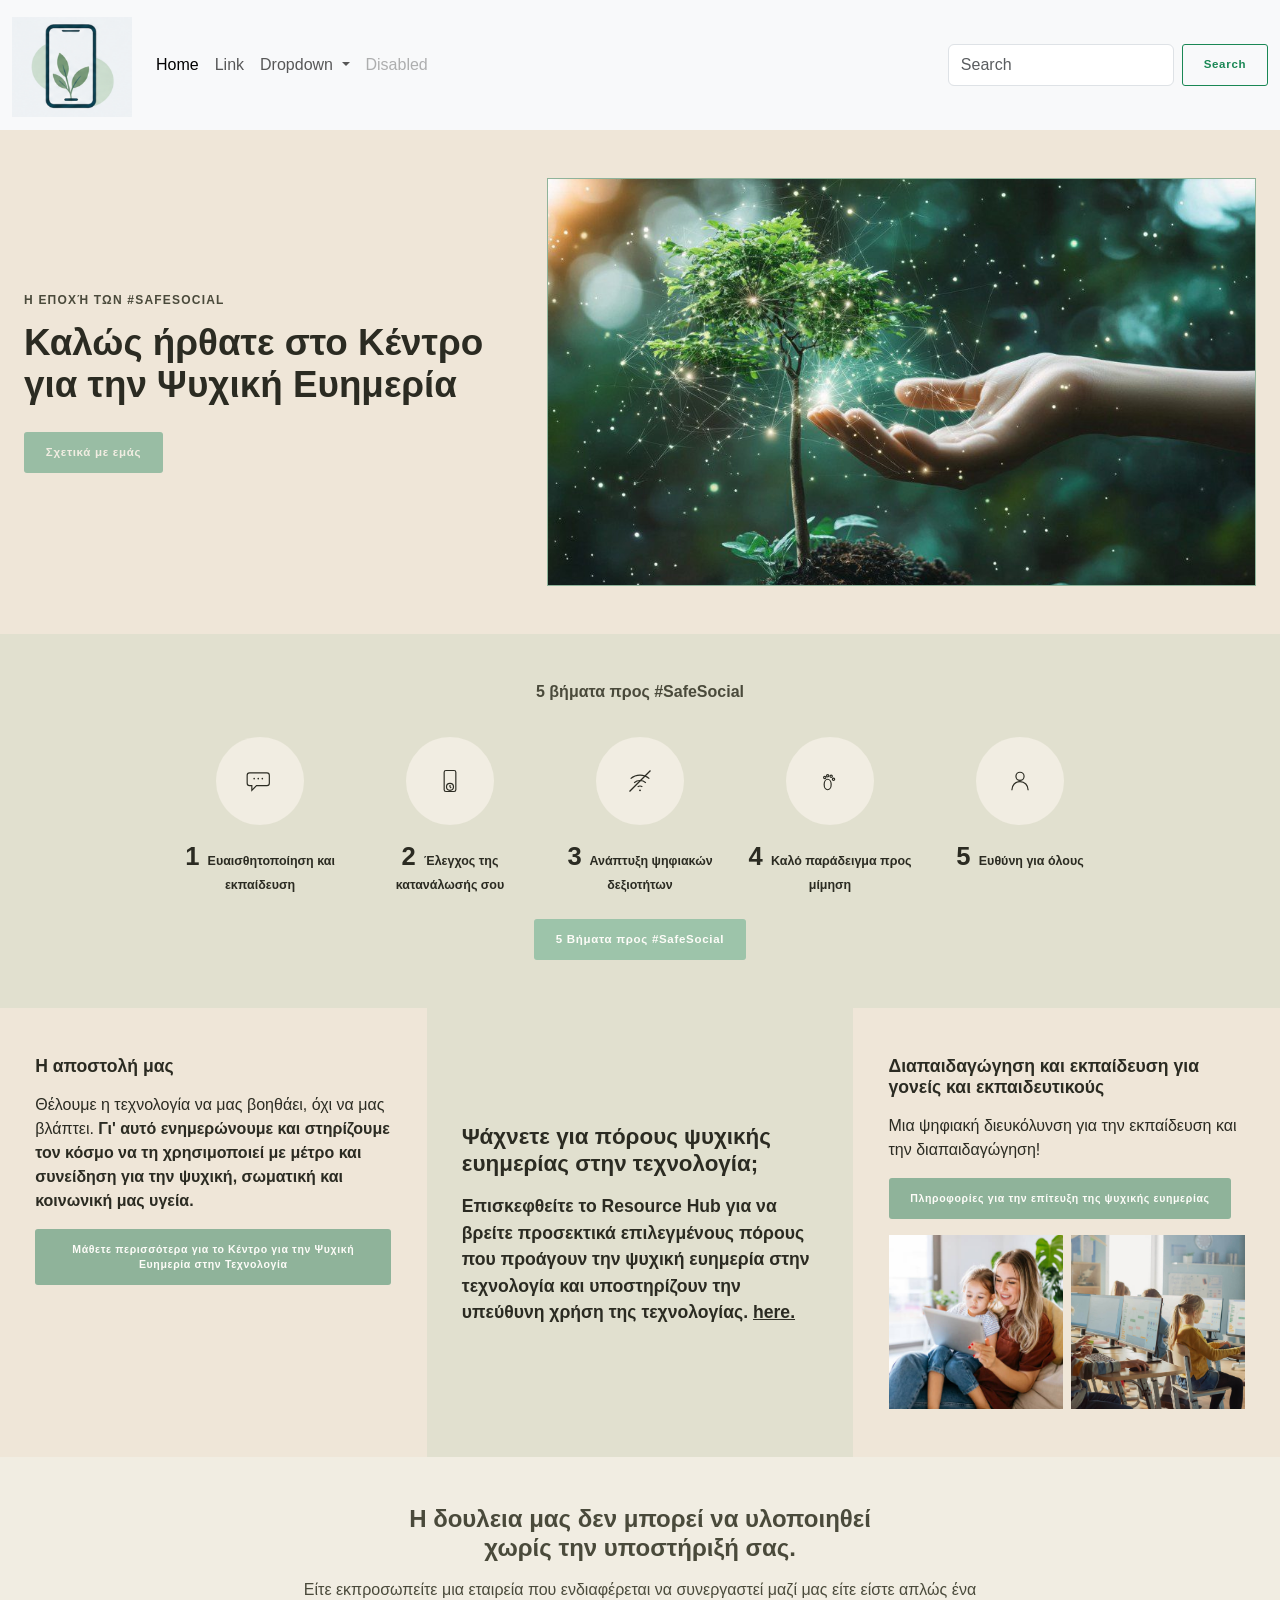
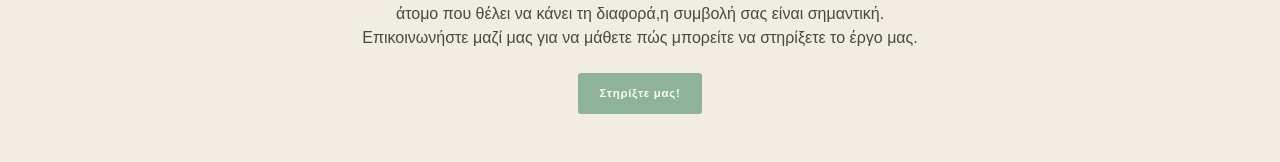
==== commit 353d7329: "Merge branch 'main' of https://github.com/elenabenekou/HerTech" ====
--- a/index.html
+++ b/index.html
@@ -12,123 +12,358 @@
     />
     <link rel="stylesheet" href="styles.css" />
   </head>
+  <nav class="navbar navbar-expand-lg bg-body-tertiary">
+    <div class="container-fluid">
+      <a class="navbar-brand" href="#">
+        <img
+          src="LogoDigitalWellbeing.png"
+          alt="Digital Wellbeing Logo"
+          width="120"
+          height="100"
+          class="d-inline-block align-text-top"
+        />
+      </a>
+      <button
+        class="navbar-toggler"
+        type="button"
+        data-bs-toggle="collapse"
+        data-bs-target="#navbarSupportedContent"
+        aria-controls="navbarSupportedContent"
+        aria-expanded="false"
+        aria-label="Toggle navigation"
+      >
+        <span class="navbar-toggler-icon"></span>
+      </button>
+      <div class="collapse navbar-collapse" id="navbarSupportedContent">
+        <ul class="navbar-nav me-auto mb-2 mb-lg-0">
+          <li class="nav-item">
+            <a class="nav-link active" aria-current="page" href="#">Home</a>
+          </li>
+          <li class="nav-item">
+            <a class="nav-link" href="#">Link</a>
+          </li>
+          <li class="nav-item dropdown">
+            <a
+              class="nav-link dropdown-toggle"
+              href="#"
+              role="button"
+              data-bs-toggle="dropdown"
+              aria-expanded="false"
+            >
+              Dropdown
+            </a>
+            <ul class="dropdown-menu">
+              <li><a class="dropdown-item" href="#">Action</a></li>
+              <li><a class="dropdown-item" href="#">Another action</a></li>
+              <li><hr class="dropdown-divider" /></li>
+              <li>
+                <a class="dropdown-item" href="#">Something else here</a>
+              </li>
+            </ul>
+          </li>
+          <li class="nav-item">
+            <a class="nav-link disabled" aria-disabled="true">Disabled</a>
+          </li>
+        </ul>
+        <form class="d-flex" role="search">
+          <input
+            class="form-control me-2"
+            type="search"
+            placeholder="Search"
+            aria-label="Search"
+          />
+          <button class="btn btn-outline-success" type="submit">Search</button>
+        </form>
+      </div>
+    </div>
+  </nav>
+
   <body>
-    <nav class="navbar navbar-expand-lg bg-body-tertiary">
-      <div class="container-fluid">
-        <a class="navbar-brand" href="#">
-          <img
-            src="LogoDigitalWellbeing.png"
-            alt="Digital Wellbeing Logo"
-            width="120"
-            height="100"
-            class="d-inline-block align-text-top"
-          />
-        </a>
-        <button
-          class="navbar-toggler"
-          type="button"
-          data-bs-toggle="collapse"
-          data-bs-target="#navbarSupportedContent"
-          aria-controls="navbarSupportedContent"
-          aria-expanded="false"
-          aria-label="Toggle navigation"
+    <!-- ===== HERO ===== -->
+    <section class="dwb-hero">
+      <div class="container-fluid px-4 py-5">
+        <div class="row align-items-center g-4">
+          <div class="col-lg-5">
+            <p class="dwb-eyebrow">Η εποχή των #SafeSocial</p>
+            <h1 class="dwb-h1">
+              Καλώς ήρθατε στο Κέντρο για την Ψυχική Ευημερία
+            </h1>
+            <a href="#about" class="btn dwb-btn-darkpastelgreen"
+              >Σχετικά με εμάς</a
+            >
+          </div>
+
+          <div class="col-lg-7 position-relative">
+            <div class="dwb-hero-frame">
+              <div class="dwb-placeholder dwb-placeholder-hero">
+                <img
+                  src="mainpicturewebsite.jpg"
+                  alt="A hand touching a tree with a digital interface overlay"
+                />
+              </div>
+            </div>
+          </div>
+        </div>
+      </div>
+    </section>
+
+    <!-- ===== 5 STEPS ===== -->
+    <section class="dwb-steps" id="steps">
+      <div class="container text-center py-5">
+        <h2 class="dwb-section-label">5 βήματα προς #SafeSocial</h2>
+
+        <div class="row justify-content-center gy-4 mb-4">
+          <div class="col-6 col-sm-4 col-lg-2">
+            <div class="dwb-step-circle mx-auto">
+              <svg
+                viewBox="0 0 48 48"
+                width="28"
+                height="28"
+                fill="none"
+                stroke="currentColor"
+                stroke-width="2"
+              >
+                <path
+                  d="M6 10h30a4 4 0 0 1 4 4v14a4 4 0 0 1-4 4H18l-8 8V32H6a4 4 0 0 1-4-4V14a4 4 0 0 1 4-4z"
+                />
+                <circle
+                  cx="14"
+                  cy="20"
+                  r="1.4"
+                  fill="currentColor"
+                  stroke="none"
+                />
+                <circle
+                  cx="21"
+                  cy="20"
+                  r="1.4"
+                  fill="currentColor"
+                  stroke="none"
+                />
+                <circle
+                  cx="28"
+                  cy="20"
+                  r="1.4"
+                  fill="currentColor"
+                  stroke="none"
+                />
+              </svg>
+            </div>
+            <div class="dwb-step-label">
+              <span class="dwb-step-num">1</span> Ευαισθητοποίηση και εκπαίδευση
+            </div>
+          </div>
+
+          <div class="col-6 col-sm-4 col-lg-2">
+            <div class="dwb-step-circle mx-auto">
+              <svg
+                viewBox="0 0 48 48"
+                width="28"
+                height="28"
+                fill="none"
+                stroke="currentColor"
+                stroke-width="2"
+              >
+                <rect x="14" y="6" width="20" height="36" rx="3" />
+                <circle cx="24" cy="34" r="6" />
+                <path d="M24 31v3l2 2" />
+              </svg>
+            </div>
+            <div class="dwb-step-label">
+              <span class="dwb-step-num">2</span> Έλεγχος της κατανάλωσής σου
+            </div>
+          </div>
+
+          <div class="col-6 col-sm-4 col-lg-2">
+            <div class="dwb-step-circle mx-auto">
+              <svg
+                viewBox="0 0 48 48"
+                width="28"
+                height="28"
+                fill="none"
+                stroke="currentColor"
+                stroke-width="2"
+              >
+                <path d="M8 20a24 24 0 0 1 32 0" />
+                <path d="M14 27a15 15 0 0 1 20 0" />
+                <path d="M20 34a7 7 0 0 1 8 0" />
+                <circle
+                  cx="24"
+                  cy="40"
+                  r="1.6"
+                  fill="currentColor"
+                  stroke="none"
+                />
+                <line x1="6" y1="42" x2="42" y2="6" />
+              </svg>
+            </div>
+            <div class="dwb-step-label">
+              <span class="dwb-step-num">3</span> Ανάπτυξη ψηφιακών δεξιοτήτων
+            </div>
+          </div>
+
+          <div class="col-6 col-sm-4 col-lg-2">
+            <div class="dwb-step-circle mx-auto">
+              <svg
+                viewBox="0 0 48 48"
+                width="28"
+                height="28"
+                fill="none"
+                stroke="currentColor"
+                stroke-width="2"
+              >
+                <ellipse cx="20" cy="30" rx="6" ry="9" />
+                <circle cx="15" cy="18" r="2" />
+                <circle cx="20" cy="15" r="2" />
+                <circle cx="26" cy="16" r="2" />
+                <circle cx="30" cy="21" r="2" />
+              </svg>
+            </div>
+            <div class="dwb-step-label">
+              <span class="dwb-step-num">4</span> Καλό παράδειγμα προς μίμηση
+            </div>
+          </div>
+
+          <div class="col-6 col-sm-4 col-lg-2">
+            <div class="dwb-step-circle mx-auto">
+              <svg
+                viewBox="0 0 48 48"
+                width="28"
+                height="28"
+                fill="none"
+                stroke="currentColor"
+                stroke-width="2"
+              >
+                <circle cx="24" cy="16" r="7" />
+                <path d="M10 40c0-9 6-15 14-15s14 6 14 15" />
+              </svg>
+            </div>
+            <div class="dwb-step-label">
+              <span class="dwb-step-num">5</span> Ευθύνη για όλους
+            </div>
+          </div>
+        </div>
+
+        <a href="#steps" class="btn dwb-btn-olive-dark"
+          >5 Βήματα προς <strong>#SafeSocial</strong></a
         >
-          <span class="navbar-toggler-icon"></span>
-        </button>
-        <div class="collapse navbar-collapse" id="navbarSupportedContent">
-          <ul class="navbar-nav me-auto mb-2 mb-lg-0">
-            <li class="nav-item">
-              <a class="nav-link active" aria-current="page" href="#">Home</a>
-            </li>
-            <li class="nav-item">
-              <a class="nav-link" href="#">Link</a>
-            </li>
-            <li class="nav-item dropdown">
-              <a
-                class="nav-link dropdown-toggle"
-                href="#"
-                role="button"
-                data-bs-toggle="dropdown"
-                aria-expanded="false"
-              >
-                Dropdown
-              </a>
-              <ul class="dropdown-menu">
-                <li><a class="dropdown-item" href="#">Action</a></li>
-                <li><a class="dropdown-item" href="#">Another action</a></li>
-                <li><hr class="dropdown-divider" /></li>
-                <li>
-                  <a class="dropdown-item" href="#">Something else here</a>
-                </li>
-              </ul>
-            </li>
-            <li class="nav-item">
-              <a class="nav-link disabled" aria-disabled="true">Disabled</a>
-            </li>
-          </ul>
-          <form class="d-flex" role="search">
-            <input
-              class="form-control me-2"
-              type="search"
-              placeholder="Search"
-              aria-label="Search"
-            />
-            <button class="btn btn-outline-success" type="submit">
-              Search
-            </button>
-          </form>
-        </div>
-      </div>
-    </nav>
-    <div class="bg-green p-4">
-      <div class="row">
-        <div class="col-6">
-          <img
-            src="LogoDigitalWellbeing.png"
-            alt="Digital Wellbeing"
-            class="img-fluid rounded-4"
-          />
-        </div>
-        <div class="col-6">
-          <h1>Καλως ήρθατε στο Κέντρο για την Ψυχική Ευημερία</h1>
-
-          <h2>
-            Η τεχνολογία πρέπει να υπηρετά τη ζωή σας, όχι να την καθοδηγεί.
-          </h2>
+      </div>
+    </section>
+
+    <!-- ===== THREE COLUMN INFO ===== -->
+    <section id="about">
+      <div class="row g-0">
+        <div class="col-lg-4 dwb-info-col dwb-info-mission">
+          <h3>Η αποστολή μας</h3>
           <p>
-            Η αποστολή μας είναι να προωθήσουμε υγιείς ψηφιακές συνήθειες και να
-            ενισχύσουμε τη συνολική ευημερία στην ψηφιακή εποχή.
+            Θέλουμε η τεχνολογία να μας βοηθάει, όχι να μας βλάπτει.
+            <strong
+              >Γι' αυτό ενημερώνουμε και στηρίζουμε τον κόσμο να τη χρησιμοποιεί
+              με μέτρο και συνείδηση για την ψυχική, σωματική και κοινωνική μας
+              υγεία.
+            </strong>
           </p>
-        </div>
-      </div>
-    </div>
-    <div class="bg-green p-4">
-      <div class="container">
-        <div class="row justify-content-center text-center g-4">
-          <div class="col-12 col-md-5">
-            <div class="p-4 bg-white rounded-4">
-              <h1>Καλώς ήρθατε στο Κέντρο για την Ψυχική Ευημερία</h1>
-            </div>
-          </div>
-
-          <div class="col-12 col-md-5">
-            <div class="p-4 bg-white rounded-4">
-              <h2>
-                Η τεχνολογία πρέπει να υπηρετά τη ζωή σας, όχι να την καθοδηγεί.
-              </h2>
-              <p>
-                Η αποστολή μας είναι να προωθήσουμε υγιείς ψηφιακές συνήθειες
-                και να ενισχύσουμε τη συνολική ευημερία στην ψηφιακή εποχή.
-              </p>
-            </div>
-          </div>
-        </div>
-      </div>
-    </div>
-    <script
-      src="https://cdn.jsdelivr.net/npm/bootstrap@5.3.8/dist/js/bootstrap.bundle.min.js"
-      integrity="sha384-FKyoEForCGlyvwx9Hj09JcYn3nv7wiPVlz7YYwJrWVcXK/BmnVDxM+D2scQbITxI"
-      crossorigin="anonymous"
-    ></script>
+          <a href="#about" class="btn dwb-btn-outline"
+            >Μάθετε περισσότερα για το Κέντρο για την Ψυχική Ευημερία στην
+            Τεχνολογία</a
+          >
+        </div>
+
+        <div class="col-lg-4 dwb-info-col dwb-info-resources" id="resources">
+          <h3>Ψάχνετε για πόρους ψυχικής ευημερίας στην τεχνολογία;</h3>
+          <p class="dwb-big-line">
+            Επισκεφθείτε το <strong>Resource Hub</strong> για να βρείτε
+            <strong>προσεκτικά επιλεγμένους πόρους</strong> που
+            <strong>προάγουν την ψυχική ευημερία στην τεχνολογία</strong> και
+            <strong>υποστηρίζουν την υπεύθυνη χρήση της τεχνολογίας</strong>.
+            <a href="#resources" class="dwb-underline">here.</a>
+          </p>
+        </div>
+
+        <div class="col-lg-4 dwb-info-col dwb-info-teach" id="parents">
+          <h3>Διαπαιδαγώγηση και εκπαίδευση για γονείς και εκπαιδευτικούς</h3>
+          <p>
+            Μια ψηφιακή διευκόλυνση για την εκπαίδευση και την διαπαιδαγώγηση!
+          </p>
+          <a href="#resources" class="btn dwb-btn-outline"
+            >Πληροφορίες για την επίτευξη της ψυχικής ευημερίας</a
+          >
+          <div class="row g-2 mt-2">
+            <div class="col-6">
+              <div class="dwb-placeholder dwb-placeholder-small">
+                <img
+                  src="digital-health.jpg"
+                  alt="Mother and child using a tablet"
+                />
+              </div>
+            </div>
+            <div class="col-6">
+              <div class="dwb-placeholder dwb-placeholder-small">
+                <img
+                  src="Using-Technology-in-the-Classroom-to-Improve-Learning.jpg"
+                  alt="Students using technology in a classroom"
+                />
+              </div>
+            </div>
+          </div>
+        </div>
+      </div>
+    </section>
+
+    <!-- ===== SUPPORT CTA ===== -->
+    <section class="dwb-support" id="support">
+      <div class="container position-relative py-5 text-center">
+        <h2 class="dwb-support-h2">
+          Η δουλεια μας δεν μπορεί να υλοποιηθεί<br />χωρίς την υποστήριξή σας.
+        </h2>
+        <p class="dwb-support-p">
+          Είτε εκπροσωπείτε μια εταιρεία που ενδιαφέρεται να συνεργαστεί μαζί
+          μας είτε είστε απλώς ένα <br />άτομο που θέλει να κάνει τη διαφορά,η
+          συμβολή σας είναι σημαντική.<br />
+          Επικοινωνήστε μαζί μας για να μάθετε πώς μπορείτε να στηρίξετε το έργο
+          μας.
+        </p>
+        <a href="#contact" class="btn dwb-btn-olive">Στηρίξτε μας!</a>
+      </div>
+    </section>
+
+    <script>
+      document.addEventListener("DOMContentLoaded", function () {
+        // ---- Join form ----
+        const form = document.getElementById("joinForm");
+        const message = document.getElementById("formMessage");
+
+        if (form) {
+          form.addEventListener("submit", function (e) {
+            e.preventDefault();
+
+            const firstName = form.firstName.value.trim();
+            const country = form.country.value.trim();
+            const email = form.email.value.trim();
+
+            if (!firstName || !country || !email) {
+              message.textContent = "Please fill in every field.";
+              return;
+            }
+
+            // Placeholder for a real signup endpoint.
+            message.textContent = "Thanks for joining, " + firstName + "!";
+            form.reset();
+          });
+        }
+
+        // ---- Smooth scroll for in-page anchor links ----
+        document.querySelectorAll('a[href^="#"]').forEach(function (link) {
+          link.addEventListener("click", function (e) {
+            const id = link.getAttribute("href").slice(1);
+            const target = document.getElementById(id);
+            if (target) {
+              e.preventDefault();
+              target.scrollIntoView({ behavior: "smooth", block: "start" });
+            }
+          });
+        });
+      });
+    </script>
   </body>
 </html>
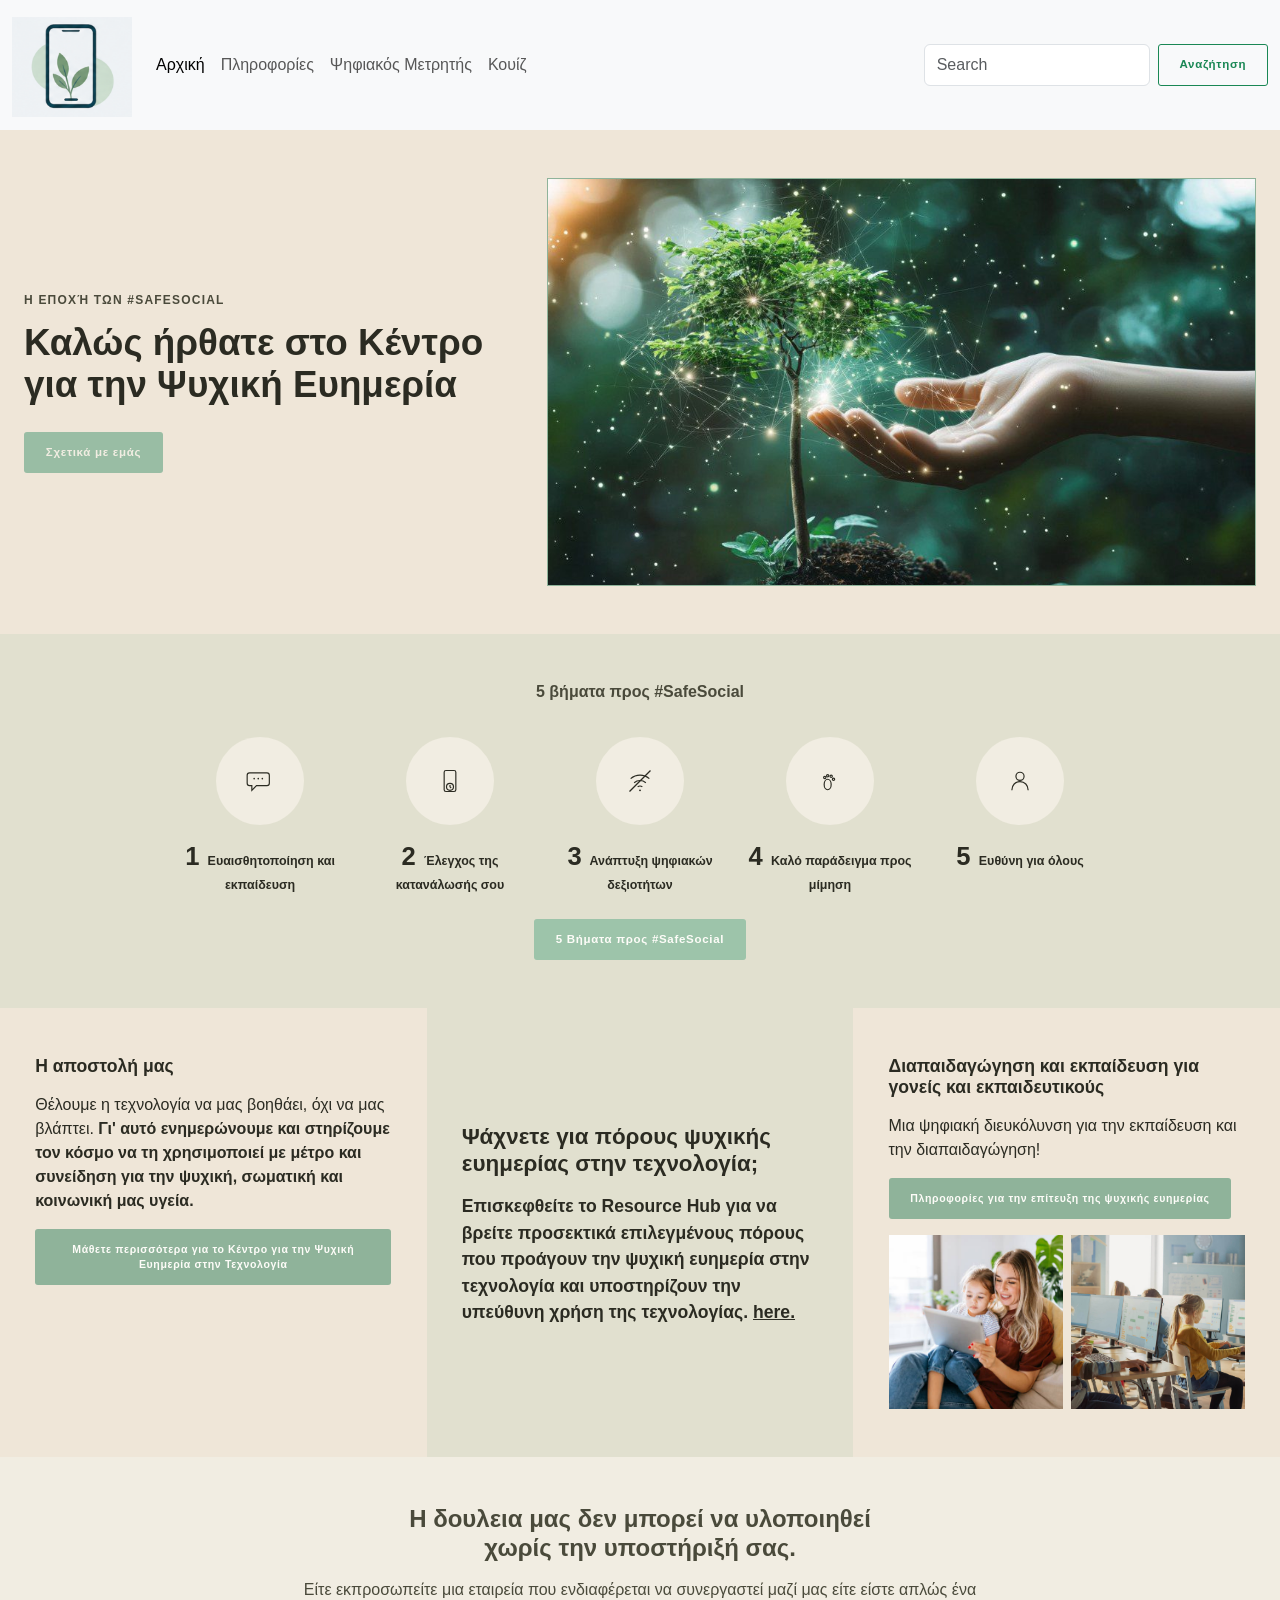
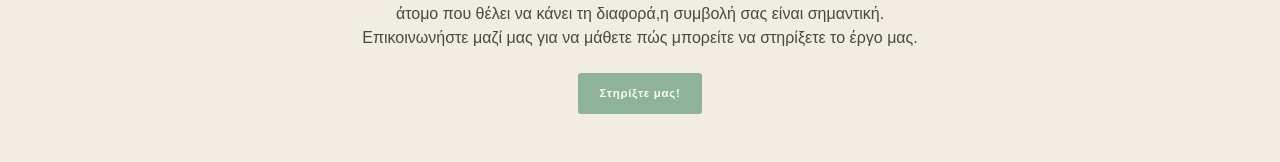
==== commit 8a9a6c62: "navbar" ====
--- a/index.html
+++ b/index.html
@@ -37,32 +37,19 @@
       <div class="collapse navbar-collapse" id="navbarSupportedContent">
         <ul class="navbar-nav me-auto mb-2 mb-lg-0">
           <li class="nav-item">
-            <a class="nav-link active" aria-current="page" href="#">Home</a>
+            <a class="nav-link active" aria-current="page" href="./index.html"
+              >Αρχική</a
+            >
           </li>
           <li class="nav-item">
-            <a class="nav-link" href="#">Link</a>
-          </li>
-          <li class="nav-item dropdown">
-            <a
-              class="nav-link dropdown-toggle"
-              href="#"
-              role="button"
-              data-bs-toggle="dropdown"
-              aria-expanded="false"
-            >
-              Dropdown
-            </a>
-            <ul class="dropdown-menu">
-              <li><a class="dropdown-item" href="#">Action</a></li>
-              <li><a class="dropdown-item" href="#">Another action</a></li>
-              <li><hr class="dropdown-divider" /></li>
-              <li>
-                <a class="dropdown-item" href="#">Something else here</a>
-              </li>
-            </ul>
+            <a class="nav-link" href="./digital.html">Πληροφορίες</a>
           </li>
           <li class="nav-item">
-            <a class="nav-link disabled" aria-disabled="true">Disabled</a>
+            <a class="nav-link" href="./screentime.html">Ψηφιακός Μετρητής</a>
+          </li>
+
+          <li class="nav-item">
+            <a class="nav-link" href="./apps-match.html">Κουίζ</a>
           </li>
         </ul>
         <form class="d-flex" role="search">
@@ -72,7 +59,9 @@
             placeholder="Search"
             aria-label="Search"
           />
-          <button class="btn btn-outline-success" type="submit">Search</button>
+          <button class="btn btn-outline-success" type="submit">
+            Αναζήτηση
+          </button>
         </form>
       </div>
     </div>
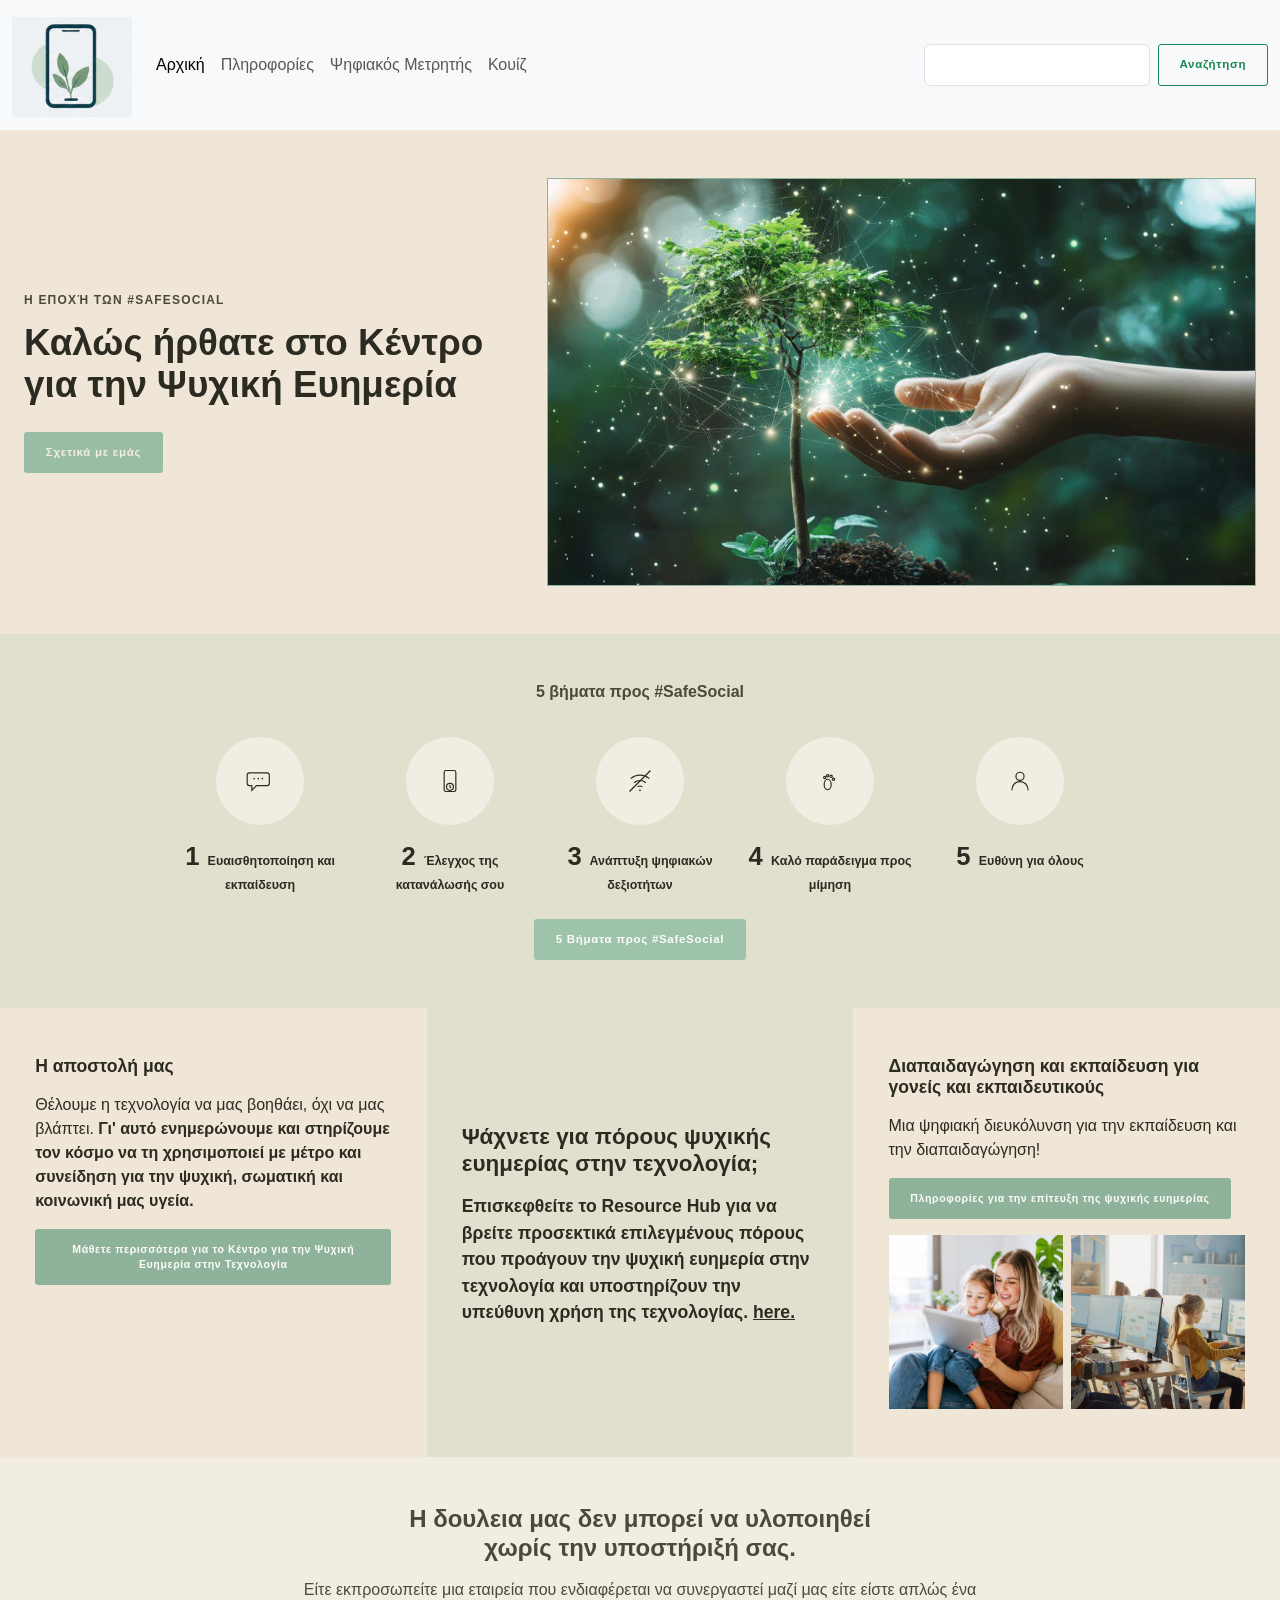
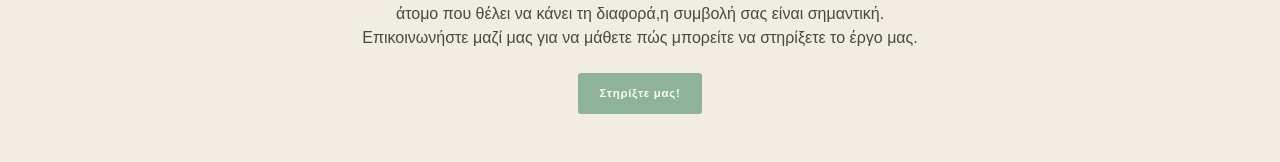
==== commit 4a83483a: "final changes" ====
--- a/index.html
+++ b/index.html
@@ -56,7 +56,7 @@
           <input
             class="form-control me-2"
             type="search"
-            placeholder="Search"
+            placeholder=""
             aria-label="Search"
           />
           <button class="btn btn-outline-success" type="submit">
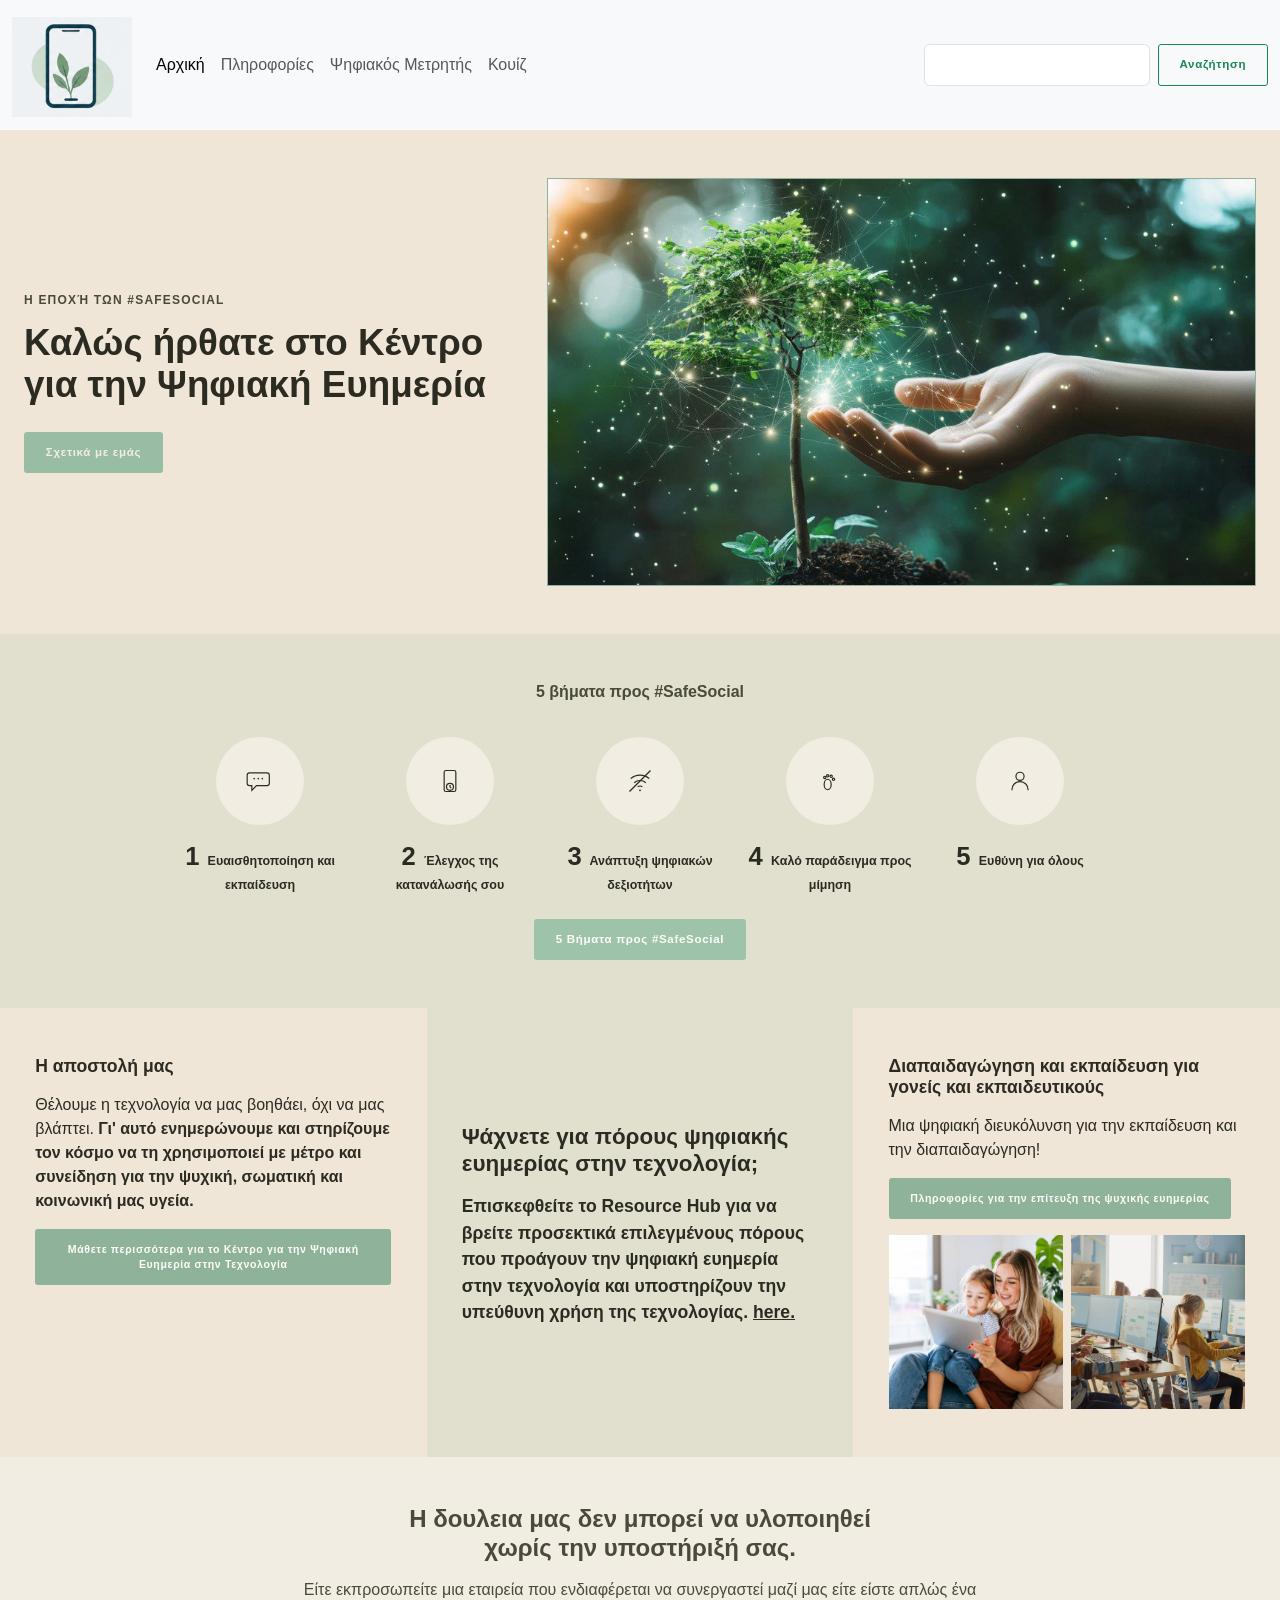
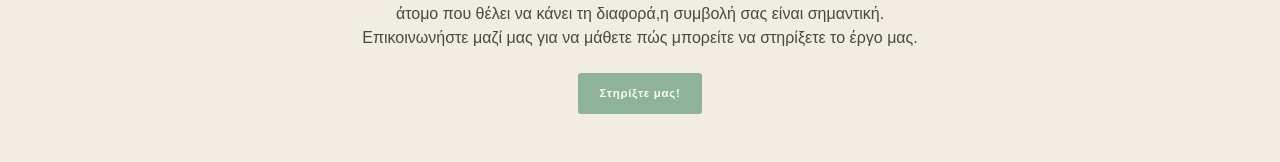
==== commit 993ccd53: "update" ====
--- a/index.html
+++ b/index.html
@@ -75,7 +75,7 @@
           <div class="col-lg-5">
             <p class="dwb-eyebrow">Η εποχή των #SafeSocial</p>
             <h1 class="dwb-h1">
-              Καλώς ήρθατε στο Κέντρο για την Ψυχική Ευημερία
+              Καλώς ήρθατε στο Κέντρο για την Ψηφιακή Ευημερία
             </h1>
             <a href="#about" class="btn dwb-btn-darkpastelgreen"
               >Σχετικά με εμάς</a
@@ -253,17 +253,17 @@
             </strong>
           </p>
           <a href="#about" class="btn dwb-btn-outline"
-            >Μάθετε περισσότερα για το Κέντρο για την Ψυχική Ευημερία στην
+            >Μάθετε περισσότερα για το Κέντρο για την Ψηφιακή Ευημερία στην
             Τεχνολογία</a
           >
         </div>
 
         <div class="col-lg-4 dwb-info-col dwb-info-resources" id="resources">
-          <h3>Ψάχνετε για πόρους ψυχικής ευημερίας στην τεχνολογία;</h3>
+          <h3>Ψάχνετε για πόρους ψηφιακής ευημερίας στην τεχνολογία;</h3>
           <p class="dwb-big-line">
             Επισκεφθείτε το <strong>Resource Hub</strong> για να βρείτε
             <strong>προσεκτικά επιλεγμένους πόρους</strong> που
-            <strong>προάγουν την ψυχική ευημερία στην τεχνολογία</strong> και
+            <strong>προάγουν την ψηφιακή ευημερία στην τεχνολογία</strong> και
             <strong>υποστηρίζουν την υπεύθυνη χρήση της τεχνολογίας</strong>.
             <a href="#resources" class="dwb-underline">here.</a>
           </p>
